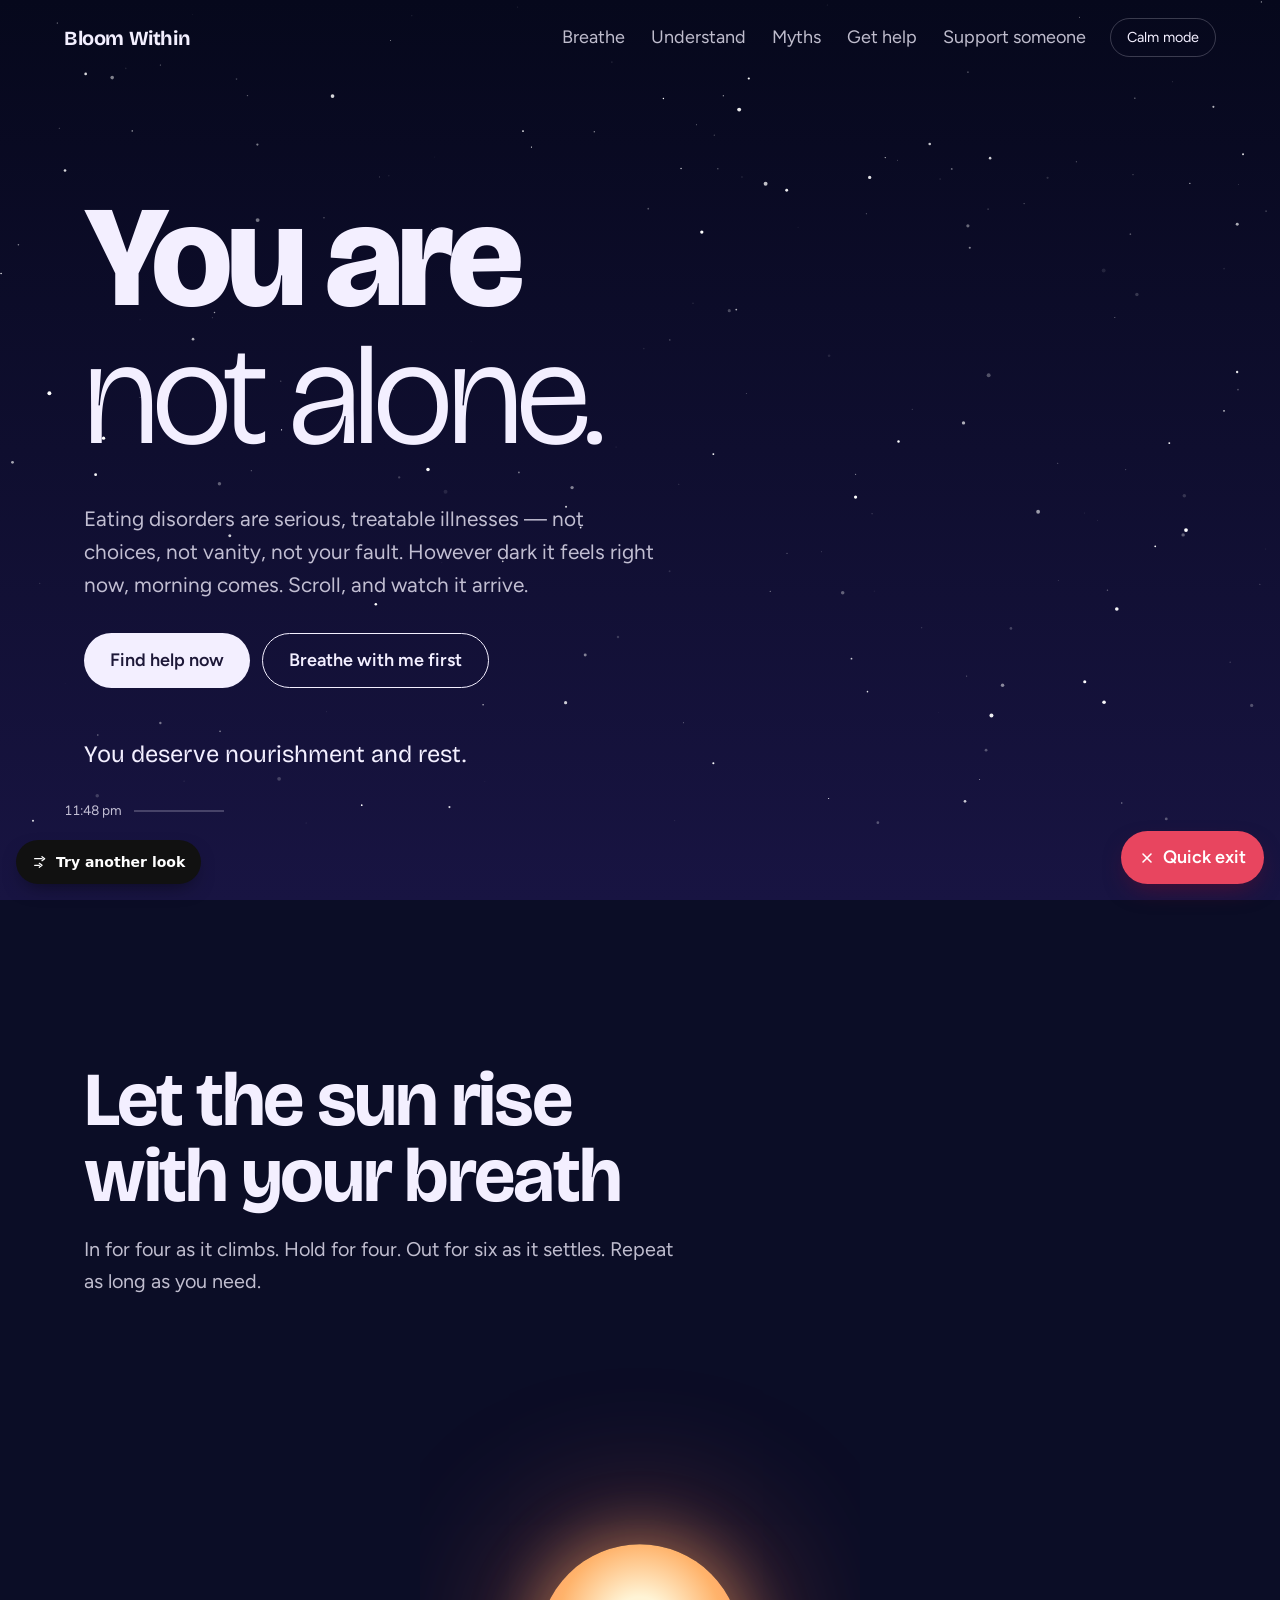
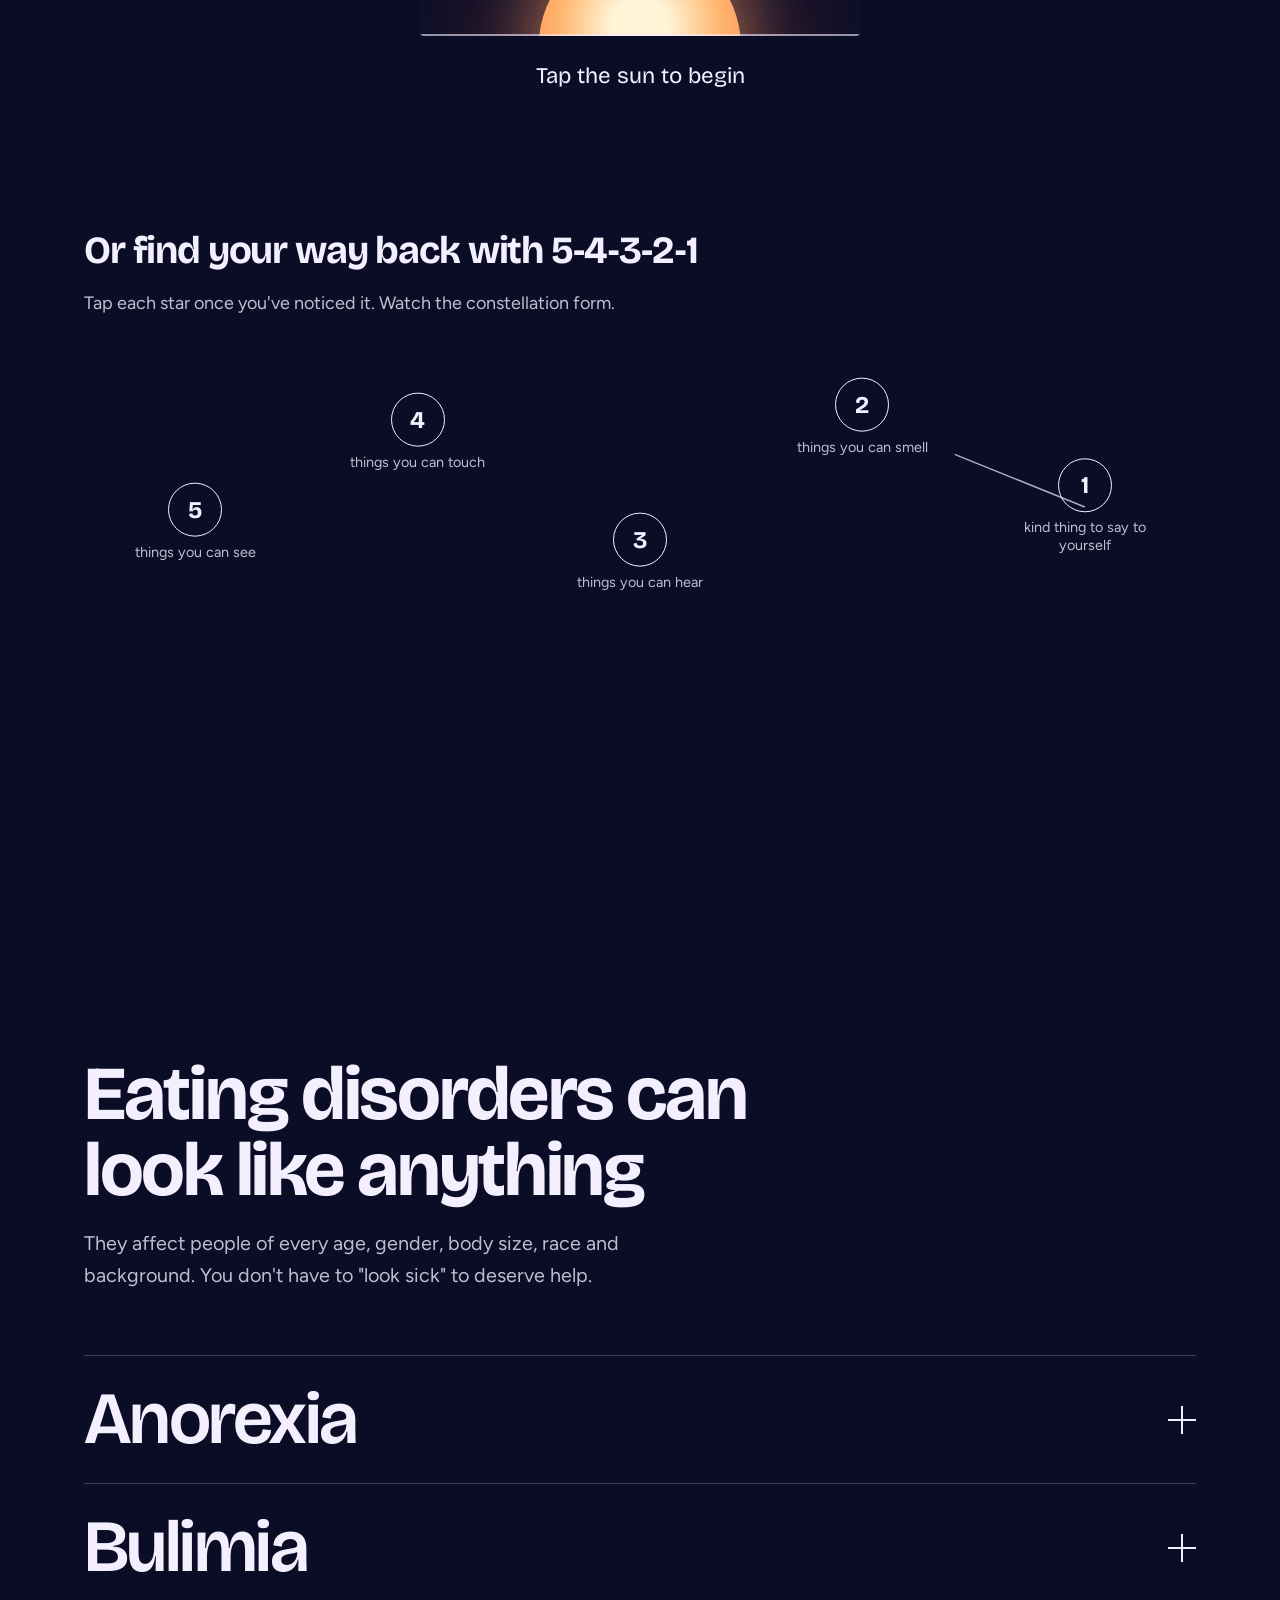
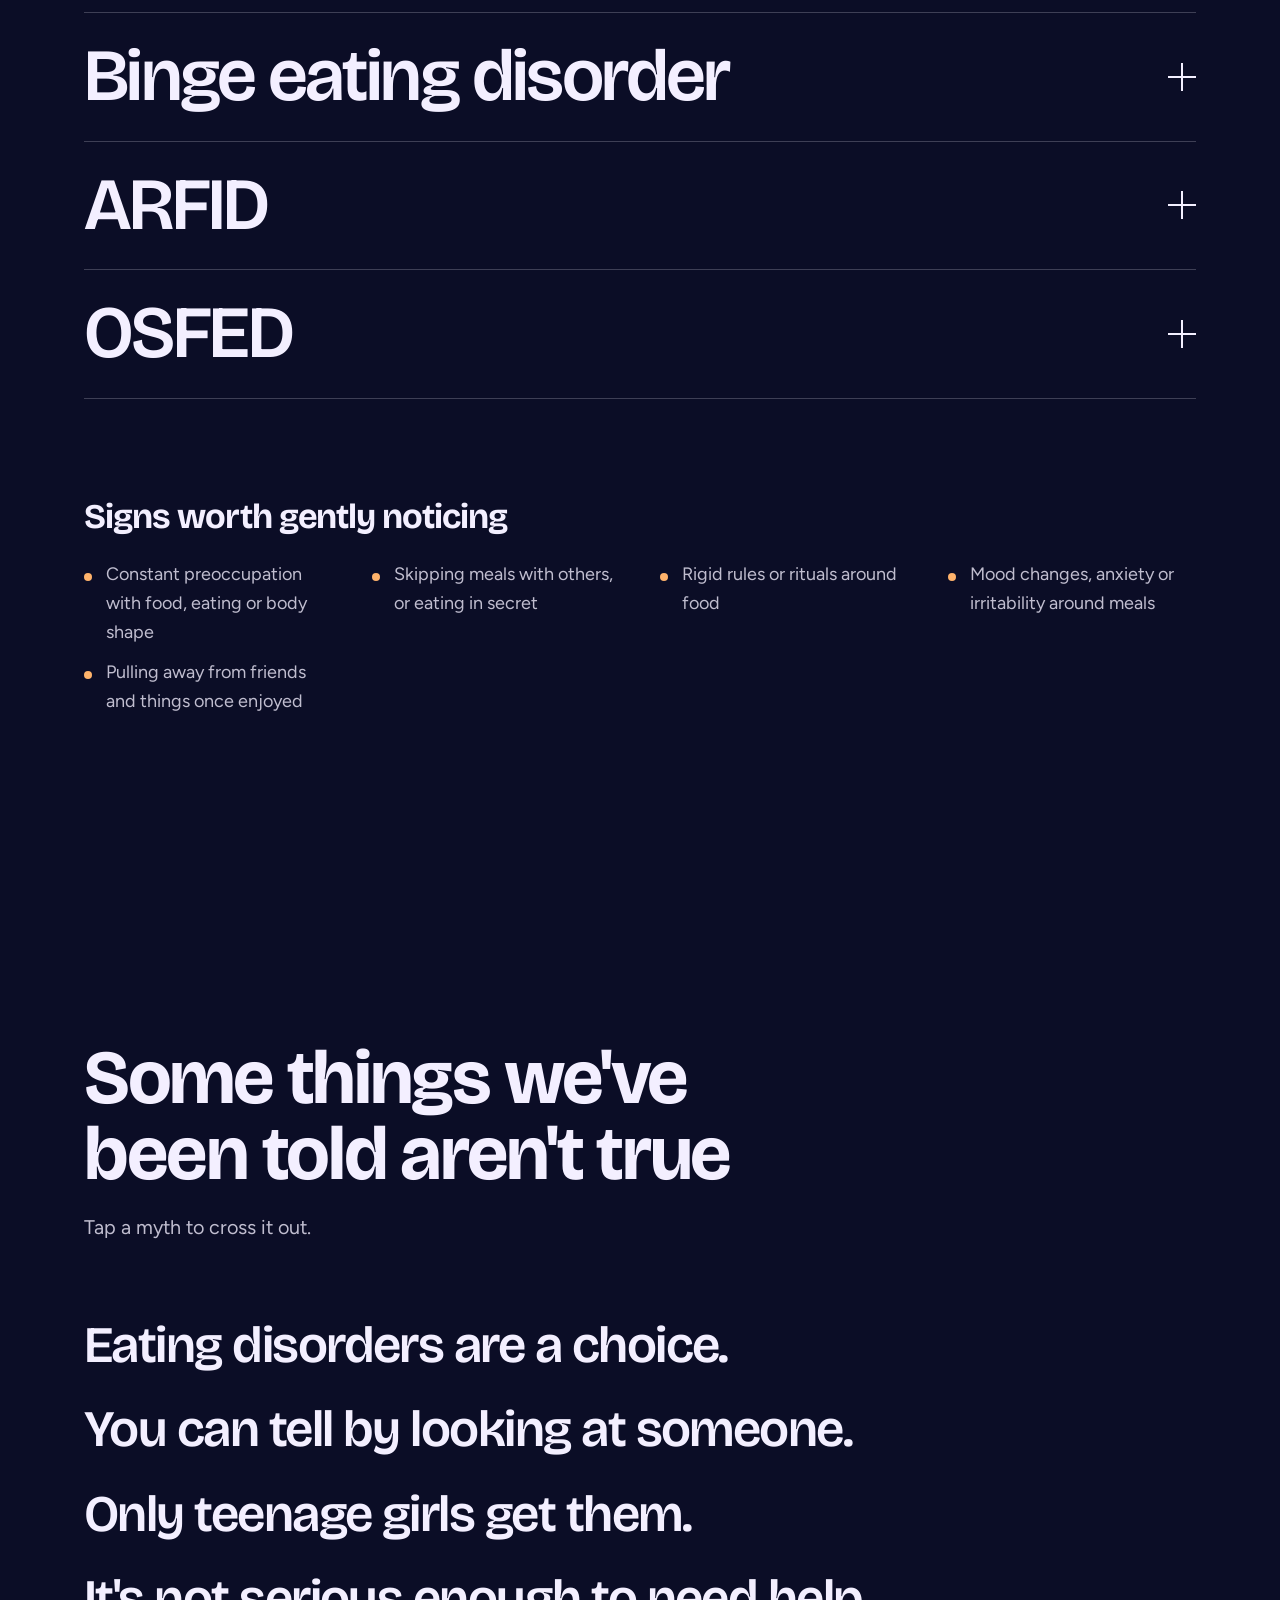
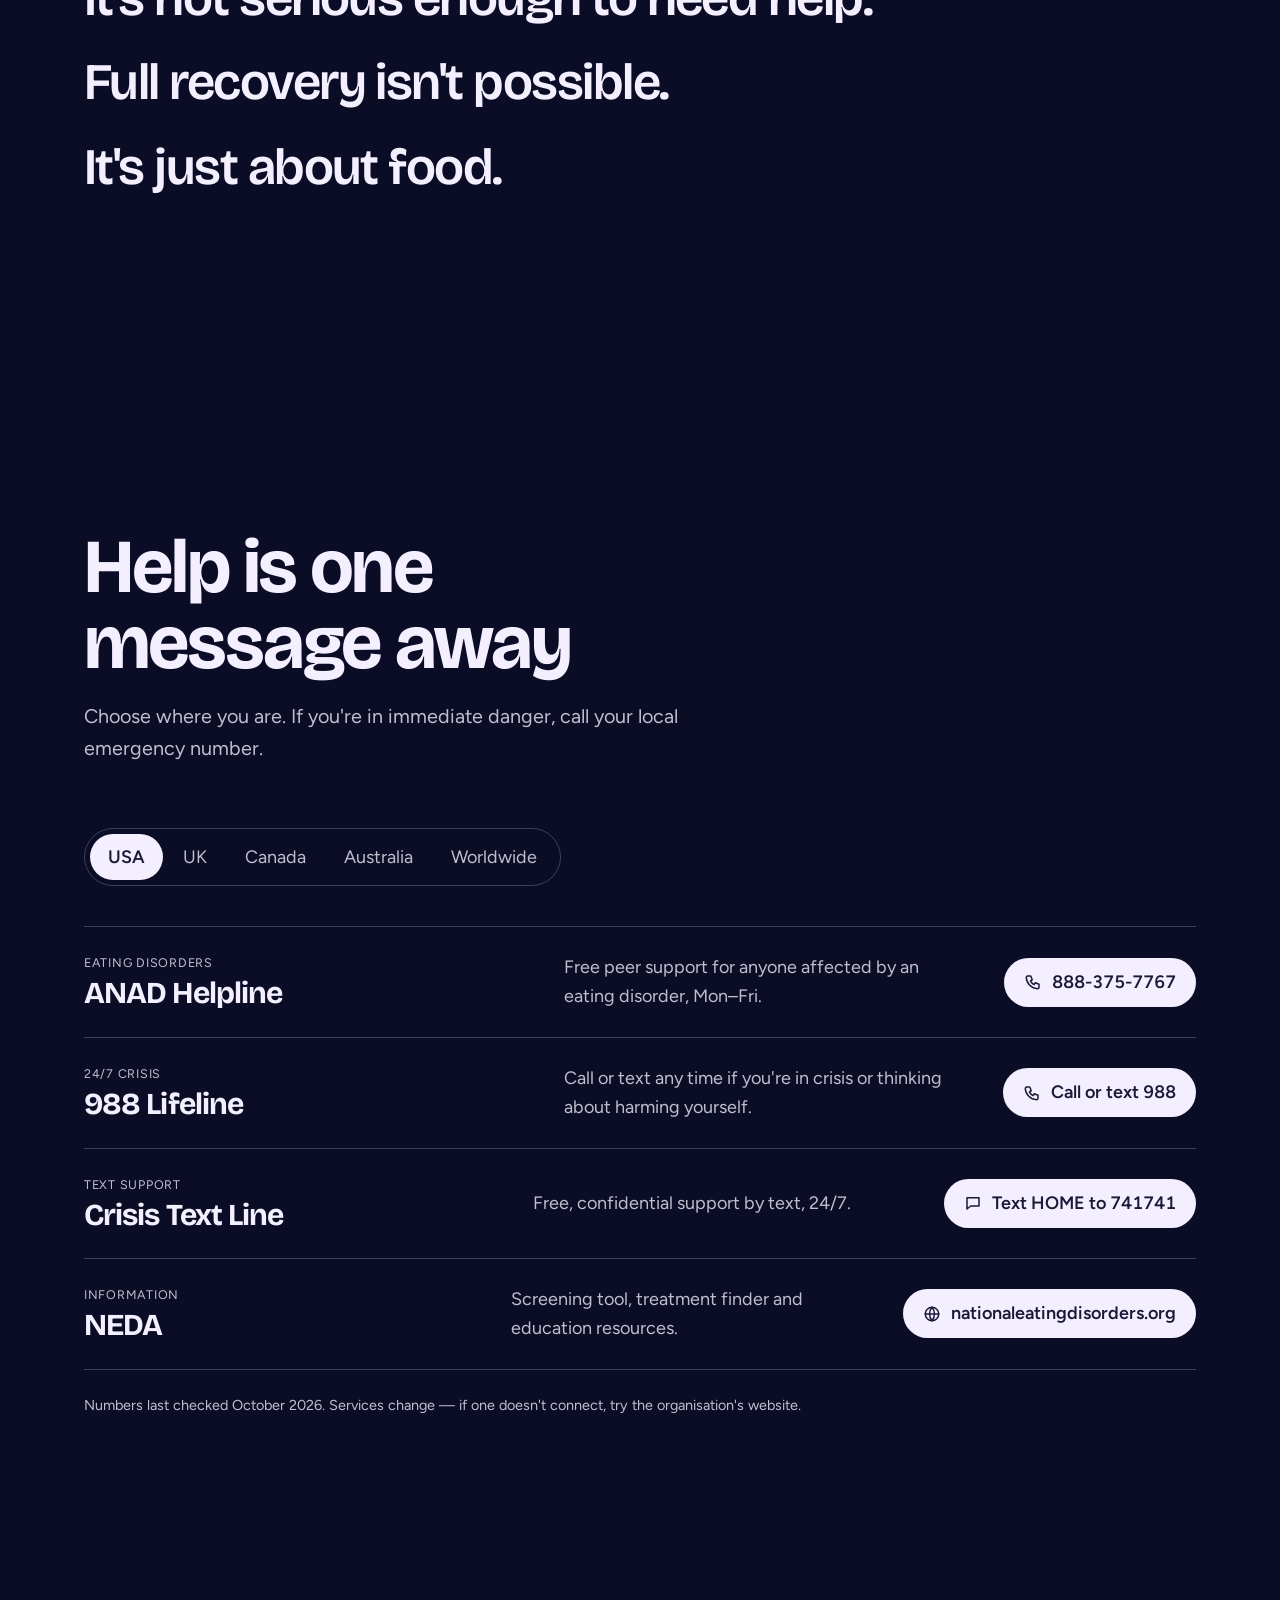
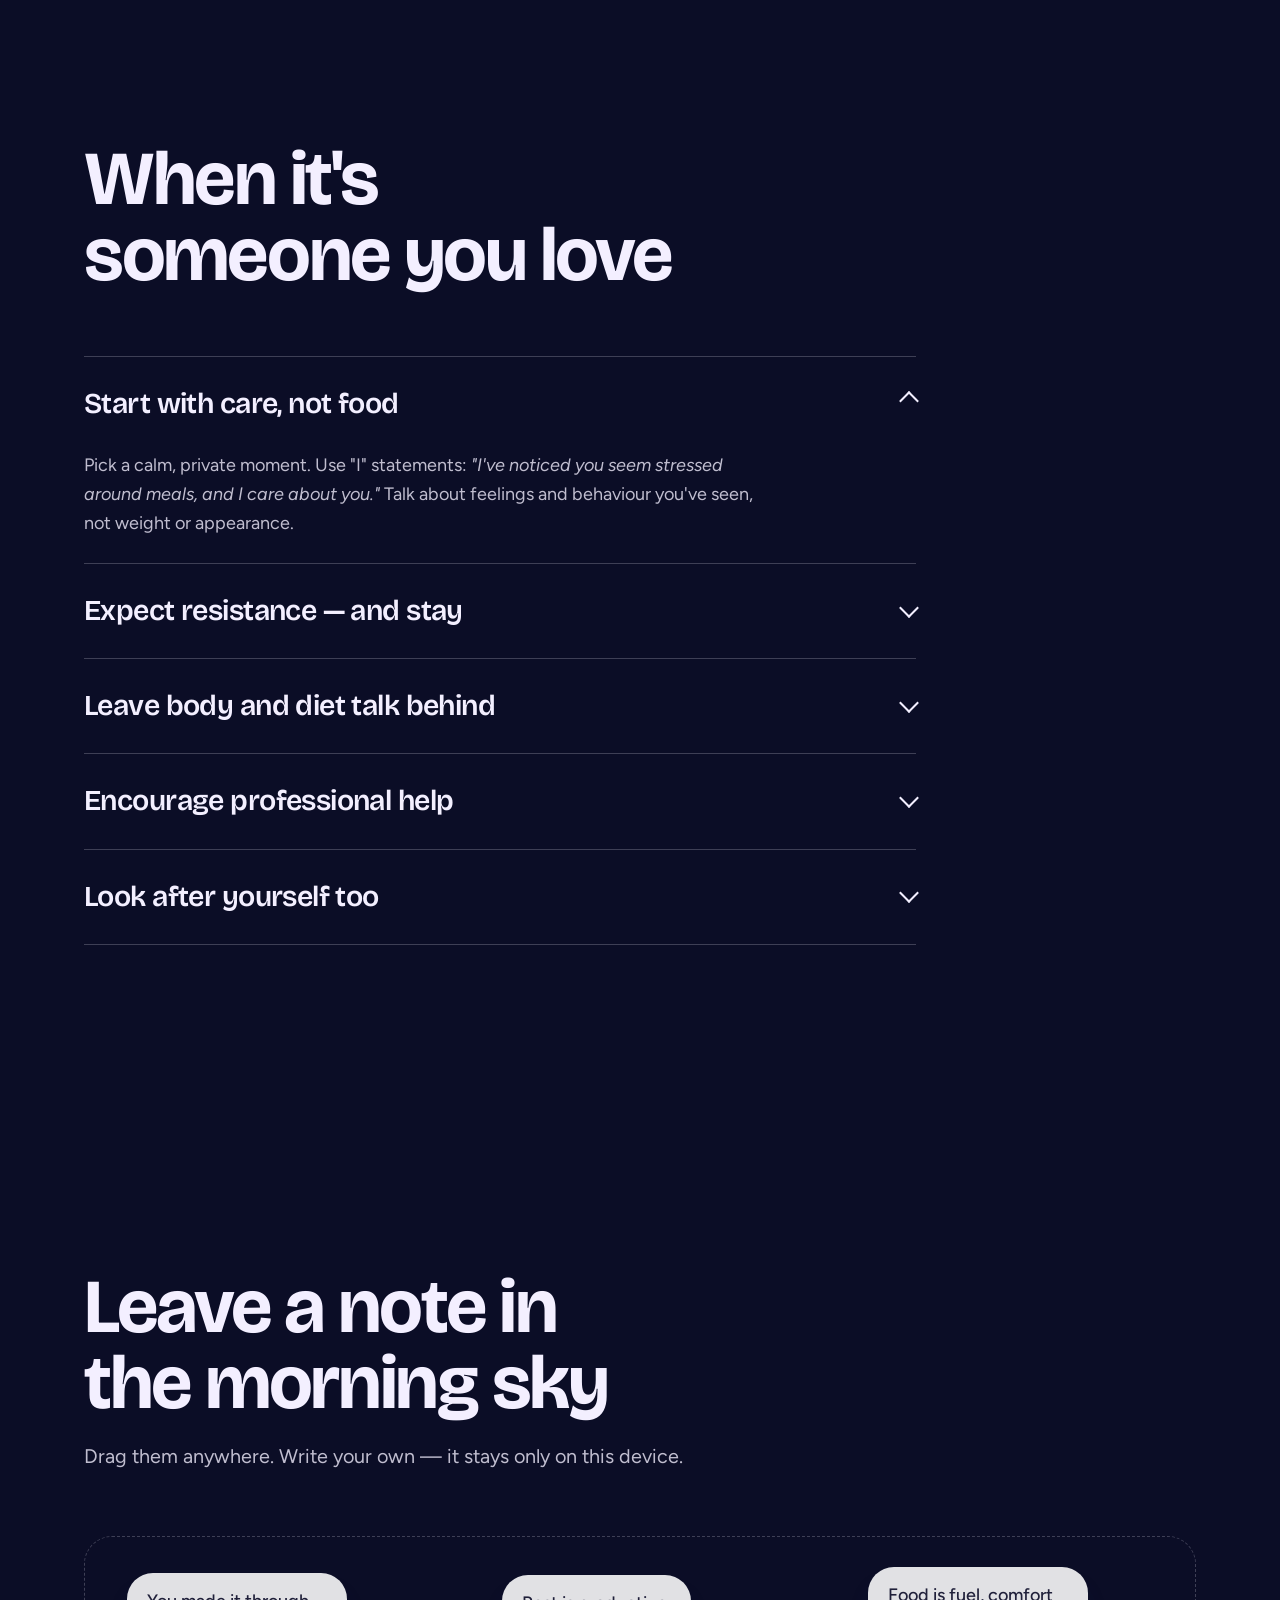
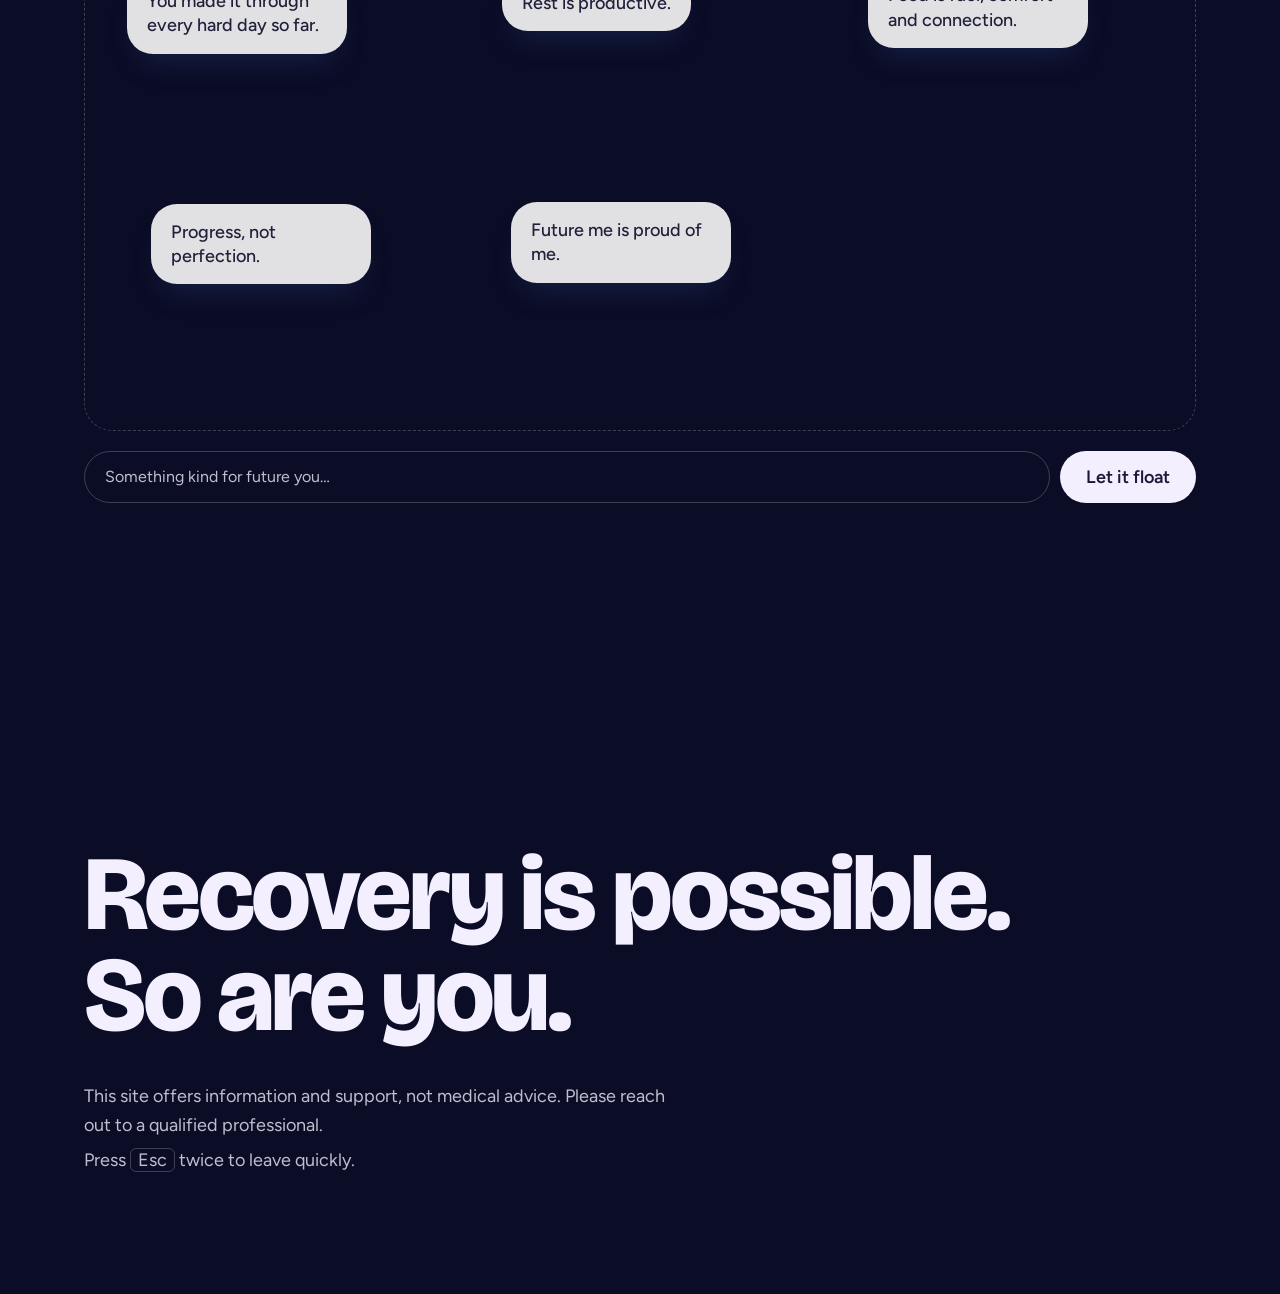
==== dawn/index.html @ 912cb3f8 "Add Night to Dawn, Living Garden and Paper Collage designs Three alternative full-site designs along" ====
<!doctype html>
<html lang="en">
<head>
  <meta charset="utf-8">
  <meta name="viewport" content="width=device-width, initial-scale=1, viewport-fit=cover">
  <title>Bloom Within — Night to Dawn</title>
  <meta name="description" content="Gentle help, resources and support for anyone affected by an eating disorder. However dark it feels, morning comes.">
  <link rel="preconnect" href="https://fonts.googleapis.com">
  <link rel="preconnect" href="https://fonts.gstatic.com" crossorigin>
  <link href="https://fonts.googleapis.com/css2?family=Bricolage+Grotesque:opsz,wght@12..96,300..800&family=Figtree:wght@400;500;600&display=swap" rel="stylesheet">
  <link rel="stylesheet" href="style.css">
  <script>document.documentElement.classList.add("js");</script>
</head>
<body>
  <canvas id="sky" aria-hidden="true"></canvas>

  <a class="quick-exit" href="https://www.google.com/search?q=weather" rel="noreferrer" id="quickExit">
    <svg viewBox="0 0 24 24" aria-hidden="true"><path d="M6 6l12 12M18 6L6 18"/></svg>Quick exit
  </a>

  <header class="bar" id="bar">
    <a href="#top" class="mark">Bloom Within</a>
    <nav aria-label="Sections">
      <button class="menu" id="menuBtn" aria-expanded="false" aria-controls="menu">Menu</button>
      <ul id="menu">
        <li><a href="#breathe">Breathe</a></li>
        <li><a href="#know">Understand</a></li>
        <li><a href="#myths">Myths</a></li>
        <li><a href="#help">Get help</a></li>
        <li><a href="#support">Support someone</a></li>
      </ul>
    </nav>
    <button class="calm-btn" id="calmBtn" aria-pressed="false">Calm mode</button>
  </header>

  <!-- Scroll timeline: how far through the night the visitor is -->
  <div class="timeline" aria-hidden="true"><span id="clock">11:48 pm</span><i id="clockBar"></i></div>

  <main id="top">
    <section class="hero">
      <h1 class="hero-title" aria-label="You are not alone.">
        <span class="line"><span>You are</span></span>
        <span class="line"><span>not alone.</span></span>
      </h1>
      <p class="hero-sub reveal">Eating disorders are serious, treatable illnesses — not choices, not vanity, not your fault. However dark it feels right now, morning comes. Scroll, and watch it arrive.</p>
      <div class="hero-actions reveal">
        <a href="#help" class="btn btn-solid">Find help now</a>
        <a href="#breathe" class="btn btn-line">Breathe with me first</a>
      </div>
      <p class="whisper reveal" aria-live="polite"><span id="whisper">You deserve nourishment and rest.</span></p>
    </section>

    <section id="breathe" class="chapter">
      <div class="chapter-head reveal">
        <h2>Let the sun rise with your breath</h2>
        <p>In for four as it climbs. Hold for four. Out for six as it settles. Repeat as long as you need.</p>
      </div>
      <div class="sunrise reveal">
        <button class="sun-stage" id="sunStage" aria-label="Start or stop the breathing exercise">
          <span class="ring r3"></span><span class="ring r2"></span><span class="ring r1"></span>
          <span class="sun" id="sun"></span>
          <span class="horizon"></span>
        </button>
        <p class="sun-cue" id="sunCue" aria-live="polite">Tap the sun to begin</p>
      </div>

      <div class="ground reveal">
        <h3>Or find your way back with 5‑4‑3‑2‑1</h3>
        <p>Tap each star once you've noticed it. Watch the constellation form.</p>
        <div class="constellation" id="constellation">
          <svg class="const-lines" viewBox="0 0 1000 200" preserveAspectRatio="none" aria-hidden="true">
            <polyline id="constLine" points="100,120 300,60 500,140 700,50 900,110" pathLength="1"/>
          </svg>
          <button class="star" style="--x:10%;--y:60%"><b>5</b><span>things you can see</span></button>
          <button class="star" style="--x:30%;--y:30%"><b>4</b><span>things you can touch</span></button>
          <button class="star" style="--x:50%;--y:70%"><b>3</b><span>things you can hear</span></button>
          <button class="star" style="--x:70%;--y:25%"><b>2</b><span>things you can smell</span></button>
          <button class="star" style="--x:90%;--y:55%"><b>1</b><span>kind thing to say to yourself</span></button>
        </div>
        <p class="ground-done" id="groundDone">You're here. Right now. That's enough.</p>
      </div>
    </section>

    <section id="know" class="chapter">
      <div class="chapter-head reveal">
        <h2>Eating disorders can look like anything</h2>
        <p>They affect people of every age, gender, body size, race and background. You don't have to "look sick" to deserve help.</p>
      </div>
      <div class="kinds">
        <details class="kind reveal"><summary><span class="kind-name">Anorexia</span><span class="kind-plus" aria-hidden="true"></span></summary>
          <p>Restricting food, an intense fear of weight gain, and a distorted view of one's own body — at any body size.</p></details>
        <details class="kind reveal"><summary><span class="kind-name">Bulimia</span><span class="kind-plus" aria-hidden="true"></span></summary>
          <p>Cycles of eating large amounts and then trying to compensate, often hidden behind shame and secrecy.</p></details>
        <details class="kind reveal"><summary><span class="kind-name">Binge eating disorder</span><span class="kind-plus" aria-hidden="true"></span></summary>
          <p>Repeated episodes of eating with a feeling of loss of control, often followed by distress. It's the most common eating disorder.</p></details>
        <details class="kind reveal"><summary><span class="kind-name">ARFID</span><span class="kind-plus" aria-hidden="true"></span></summary>
          <p>Avoiding or restricting foods because of sensory issues, fear of choking or low interest in eating — not because of body image.</p></details>
        <details class="kind reveal"><summary><span class="kind-name">OSFED</span><span class="kind-plus" aria-hidden="true"></span></summary>
          <p>Serious eating disorders that don't fit one neat category. Just as real, and just as deserving of treatment.</p></details>
      </div>
      <div class="signs reveal">
        <h3>Signs worth gently noticing</h3>
        <ul>
          <li>Constant preoccupation with food, eating or body shape</li>
          <li>Skipping meals with others, or eating in secret</li>
          <li>Rigid rules or rituals around food</li>
          <li>Mood changes, anxiety or irritability around meals</li>
          <li>Pulling away from friends and things once enjoyed</li>
        </ul>
      </div>
    </section>

    <section id="myths" class="chapter">
      <div class="chapter-head reveal">
        <h2>Some things we've been told aren't true</h2>
        <p>Tap a myth to cross it out.</p>
      </div>
      <ol class="myths">
        <li class="myth reveal"><button aria-expanded="false"><span class="myth-text">Eating disorders are a choice.</span></button>
          <div class="truth-wrap"><p class="truth">They're complex illnesses shaped by biology, psychology and environment. Nobody chooses one.</p></div></li>
        <li class="myth reveal"><button aria-expanded="false"><span class="myth-text">You can tell by looking at someone.</span></button>
          <div class="truth-wrap"><p class="truth">Most people with eating disorders are not visibly underweight. Size tells you nothing about suffering.</p></div></li>
        <li class="myth reveal"><button aria-expanded="false"><span class="myth-text">Only teenage girls get them.</span></button>
          <div class="truth-wrap"><p class="truth">People of every gender, age, culture and background are affected — including men, older adults and children.</p></div></li>
        <li class="myth reveal"><button aria-expanded="false"><span class="myth-text">It's not serious enough to need help.</span></button>
          <div class="truth-wrap"><p class="truth">If it's affecting your life, it's serious enough. You don't need to be "sick enough" to reach out.</p></div></li>
        <li class="myth reveal"><button aria-expanded="false"><span class="myth-text">Full recovery isn't possible.</span></button>
          <div class="truth-wrap"><p class="truth">Many people fully recover. With support, healing is possible at any stage.</p></div></li>
        <li class="myth reveal"><button aria-expanded="false"><span class="myth-text">It's just about food.</span></button>
          <div class="truth-wrap"><p class="truth">Food is often where distress shows up. Underneath can be anxiety, control, trauma, grief or identity.</p></div></li>
      </ol>
    </section>

    <section id="help" class="chapter">
      <div class="chapter-head reveal">
        <h2>Help is one message away</h2>
        <p>Choose where you are. If you're in immediate danger, call your local emergency number.</p>
      </div>
      <div class="regions reveal" role="tablist" aria-label="Choose your region" id="regions">
        <span class="region-pill" id="regionPill" aria-hidden="true"></span>
      </div>
      <div class="lines" id="lines" role="tabpanel"></div>
      <p class="fine">Numbers last checked October 2026. Services change — if one doesn't connect, try the organisation's website.</p>
    </section>

    <section id="support" class="chapter">
      <div class="chapter-head reveal">
        <h2>When it's someone you love</h2>
      </div>
      <div class="care">
        <details class="care-item reveal" open><summary>Start with care, not food</summary>
          <p>Pick a calm, private moment. Use "I" statements: <em>"I've noticed you seem stressed around meals, and I care about you."</em> Talk about feelings and behaviour you've seen, not weight or appearance.</p></details>
        <details class="care-item reveal"><summary>Expect resistance — and stay</summary>
          <p>Denial, anger or secrecy are common. That doesn't mean you failed. Let them know the door stays open and you're not going anywhere.</p></details>
        <details class="care-item reveal"><summary>Leave body and diet talk behind</summary>
          <p>Skip comments on anyone's size, "good" or "bad" foods, and compliments about weight loss. Praise who they are, not how they look.</p></details>
        <details class="care-item reveal"><summary>Encourage professional help</summary>
          <p>Offer to help find a doctor, therapist or dietitian experienced in eating disorders — or to sit with them while they call a helpline.</p></details>
        <details class="care-item reveal"><summary>Look after yourself too</summary>
          <p>Supporting someone is heavy. Carer communities like F.E.A.S.T. and Beat's carer services exist for you as well.</p></details>
      </div>
    </section>

    <section id="notes" class="chapter">
      <div class="chapter-head reveal">
        <h2>Leave a note in the morning sky</h2>
        <p>Drag them anywhere. Write your own — it stays only on this device.</p>
      </div>
      <div class="sky-board reveal" id="board"></div>
      <form class="note-form reveal" id="noteForm">
        <label class="sr" for="noteInput">Write a kind note</label>
        <input id="noteInput" maxlength="90" placeholder="Something kind for future you…" autocomplete="off">
        <button class="btn btn-solid" type="submit">Let it float</button>
      </form>
    </section>
  </main>

  <footer class="close">
    <p class="close-big reveal">Recovery is possible.<br>So are you.</p>
    <p>This site offers information and support, not medical advice. Please reach out to a qualified professional.</p>
    <p>Press <kbd>Esc</kbd> twice to leave quickly.</p>
  </footer>

  <script src="../shared/helplines.js"></script>
  <script src="script.js"></script>
  <script src="../shared/switcher.js" data-root="../"></script>
</body>
</html>
---- dawn/style.css ----
/* Night to Dawn — the page is a sky that turns from night to morning as you scroll.
   --ink / --ink-soft / --paper are re-set by script.js from the sky's luminance. */
:root {
  --ink: #f3efff;
  --ink-soft: rgba(243, 239, 255, .78);
  --paper: #0b0d26;
  --line: rgba(243, 239, 255, .22);
  --sun: #ffb36b;
  --ember: #ff7a59;
  --ease-out: cubic-bezier(.23, 1, .32, 1);
  --ease-io: cubic-bezier(.77, 0, .175, 1);
  --display: "Bricolage Grotesque", "Arial Narrow", sans-serif;
  --body: "Figtree", system-ui, sans-serif;
  --gutter: clamp(16px, 5vw, 64px);
}

* { box-sizing: border-box; margin: 0; padding: 0; }
html { overflow-x: clip; scroll-behavior: smooth; -webkit-text-size-adjust: 100%; }
body {
  font-family: var(--body);
  font-size: clamp(1rem, .95rem + .25vw, 1.125rem);
  line-height: 1.6;
  color: var(--ink);
  background: #0b0d26;
  transition: color .6s ease;
  -webkit-tap-highlight-color: transparent;
}
::selection { background: var(--sun); color: #1b1433; }
a { color: inherit; text-underline-offset: .2em; }
button { font: inherit; color: inherit; cursor: pointer; background: none; border: 0; }
:focus-visible { outline: 2px solid var(--sun); outline-offset: 4px; border-radius: 6px; }
kbd { font: inherit; border: 1px solid var(--line); border-radius: 6px; padding: 0 .4em; }
.sr { position: absolute; width: 1px; height: 1px; overflow: hidden; clip-path: inset(50%); }
html { scrollbar-color: var(--ink-soft) transparent; }

#sky { position: fixed; inset: 0; width: 100%; height: 100%; z-index: -1; display: block; }

/* ---------- chrome ---------- */
.quick-exit {
  position: fixed; right: max(16px, env(safe-area-inset-right)); bottom: max(16px, env(safe-area-inset-bottom)); z-index: 60;
  display: inline-flex; align-items: center; gap: 8px;
  padding: 12px 18px; border-radius: 999px; background: #e8455f; color: #fff;
  font-weight: 600; text-decoration: none;
  box-shadow: 0 10px 24px -8px rgba(120, 10, 40, .6);
  transition: transform .16s var(--ease-out);
}
.quick-exit svg { width: 16px; height: 16px; stroke: currentColor; stroke-width: 2.4; fill: none; stroke-linecap: round; }
.quick-exit:active { transform: scale(.97); }

.bar {
  position: fixed; top: 0; left: 0; right: 0; z-index: 50;
  display: flex; align-items: center; gap: 24px;
  padding: 18px var(--gutter);
  transition: transform .4s var(--ease-out), background-color .3s ease;
}
.mark, .calm-btn, .menu { white-space: nowrap; }
.bar.tucked { transform: translateY(-110%); }
.mark { font-family: var(--display); font-weight: 700; font-size: 1.25rem; letter-spacing: -.02em; text-decoration: none; margin-right: auto; }
.bar ul { list-style: none; display: flex; gap: 26px; }
.bar ul a { text-decoration: none; color: var(--ink-soft); transition: color .2s ease; }
.calm-btn, .menu {
  border: 1px solid var(--line); border-radius: 999px; padding: 7px 16px; font-size: .9rem;
  transition: background-color .2s ease, transform .16s var(--ease-out);
}
.calm-btn[aria-pressed="true"] { background: var(--ink); color: var(--paper); }
.calm-btn:active, .menu:active { transform: scale(.97); }
.menu { display: none; }
@media (hover: hover) and (pointer: fine) {
  .bar ul a:hover { color: var(--ink); }
  .calm-btn:hover, .menu:hover { background: color-mix(in srgb, var(--ink) 12%, transparent); }
}

.timeline {
  position: fixed; left: var(--gutter); bottom: 78px; z-index: 40;
  display: flex; align-items: center; gap: 12px;
  font-variant-numeric: tabular-nums; font-size: .85rem; color: var(--ink-soft);
}
.timeline i { display: block; width: 90px; height: 2px; background: var(--line); position: relative; overflow: hidden; }
.timeline i::after { content: ""; position: absolute; inset: 0; background: var(--ink); transform-origin: left; transform: scaleX(var(--p, 0)); }

/* ---------- type & layout ---------- */
h1, h2, h3, .close-big { font-family: var(--display); letter-spacing: -.03em; text-wrap: balance; }
.chapter { padding: clamp(120px, 18vh, 200px) var(--gutter); max-width: 1240px; margin: 0 auto; }
.chapter-head { max-width: 46rem; margin-bottom: clamp(40px, 7vh, 72px); }
.chapter-head h2 { font-size: clamp(2.4rem, 1.4rem + 4.2vw, 5rem); line-height: 1; font-weight: 700; margin-bottom: 20px; }
.chapter-head p { color: var(--ink-soft); max-width: 38rem; font-size: 1.1em; }

.btn {
  display: inline-flex; align-items: center; justify-content: center; min-height: 48px;
  padding: 12px 26px; border-radius: 999px; font-weight: 600; text-decoration: none; white-space: nowrap;
  transition: transform .16s var(--ease-out), background-color .2s ease, color .2s ease;
}
.btn:active { transform: scale(.97); }
.btn-solid { background: var(--ink); color: var(--paper); }
.btn-line { border: 1.5px solid var(--ink); }
@media (hover: hover) and (pointer: fine) {
  .btn-solid:hover { background: var(--sun); color: #1b1433; }
  .btn-line:hover { background: color-mix(in srgb, var(--ink) 12%, transparent); }
}

/* reveal: content is visible by default; hidden state only exists when JS runs */
.js .reveal { opacity: 0; transform: translateY(28px); filter: blur(6px); transition: opacity .9s var(--ease-out), transform .9s var(--ease-out), filter .9s var(--ease-out); transition-delay: var(--d, 0ms); }
.js .reveal.in { opacity: 1; transform: none; filter: none; }

/* ---------- hero ---------- */
.hero {
  min-height: 100svh; display: flex; flex-direction: column; justify-content: flex-end;
  padding: 120px var(--gutter) clamp(90px, 14vh, 140px); max-width: 1240px; margin: 0 auto;
}
.hero-title { font-size: clamp(3.4rem, 1rem + 10vw, 9.5rem); line-height: .9; font-weight: 800; letter-spacing: -.04em; margin-bottom: 32px; }
.hero-title .line { display: block; overflow: hidden; padding-bottom: .06em; }
.hero-title .line > span { display: inline-block; }
.js .hero-title .line > span { transform: translateY(105%); animation: rise 1.2s var(--ease-out) forwards; }
.js .hero-title .line:nth-child(2) > span { animation-delay: .12s; }
.hero-title .line:nth-child(2) { font-weight: 300; font-style: normal; }
.hero-sub { max-width: 36rem; font-size: clamp(1.05rem, 1rem + .4vw, 1.3rem); color: var(--ink-soft); margin-bottom: 32px; }
.hero-actions { display: flex; flex-wrap: wrap; gap: 12px; margin-bottom: 48px; }
.whisper { font-family: var(--display); font-size: clamp(1.1rem, 1rem + .6vw, 1.5rem); font-weight: 400; }
.whisper span { display: inline-block; transition: opacity .4s ease, filter .4s ease, transform .4s var(--ease-out); }
.whisper span.swap { opacity: 0; filter: blur(4px); transform: translateY(-6px); }

/* ---------- breathing sun ---------- */
.sunrise { display: flex; flex-direction: column; align-items: center; gap: 22px; margin-bottom: clamp(100px, 14vh, 160px); }
.sun-stage { position: relative; width: min(440px, 86vw); aspect-ratio: 1.6; overflow: hidden; border-radius: 0 0 4px 4px; }
.sun {
  position: absolute; left: 50%; bottom: 0; width: 46%; aspect-ratio: 1; border-radius: 50%;
  background: radial-gradient(circle at 50% 40%, #fff4d6 0 18%, var(--sun) 52%, var(--ember) 100%);
  box-shadow: 0 0 60px 10px rgba(255, 170, 100, .45), 0 0 140px 40px rgba(255, 120, 90, .25);
  transform: translate(-50%, 55%);
  transition: transform 4s var(--ease-io);
}
.ring { position: absolute; left: 50%; bottom: 0; aspect-ratio: 1; border-radius: 50%; border: 1px solid rgba(255, 190, 140, .35); transform: translate(-50%, 50%) scale(.6); opacity: 0; transition: transform 4s var(--ease-io), opacity 4s ease; }
.r1 { width: 62%; } .r2 { width: 80%; } .r3 { width: 98%; }
.horizon { position: absolute; left: 0; right: 0; bottom: 0; height: 2px; background: var(--ink); opacity: .6; }
.sun-stage.up .sun { transform: translate(-50%, -18%); }
.sun-stage.up .ring { transform: translate(-50%, 30%) scale(1); opacity: 1; }
.sun-stage.down .sun, .sun-stage.down .ring { transition-duration: 6s; }
.sun-cue { font-family: var(--display); font-size: 1.4rem; min-height: 1.6em; }

/* ---------- 5-4-3-2-1 constellation ---------- */
.ground h3 { font-size: clamp(1.6rem, 1.2rem + 1.6vw, 2.4rem); margin-bottom: 8px; }
.ground > p { color: var(--ink-soft); margin-bottom: 24px; }
.constellation { position: relative; height: 300px; }
.const-lines { position: absolute; inset: 0; width: 100%; height: 100%; overflow: visible; }
.const-lines polyline {
  fill: none; stroke: var(--ink); stroke-width: 1.5; vector-effect: non-scaling-stroke; opacity: .7;
  stroke-dasharray: 1; stroke-dashoffset: 1; transition: stroke-dashoffset .8s var(--ease-out);
}
.star {
  position: absolute; left: var(--x); top: var(--y); transform: translate(-50%, -50%);
  display: flex; flex-direction: column; align-items: center; gap: 6px; width: 140px; text-align: center;
  transition: transform .16s var(--ease-out);
}
.star b {
  display: grid; place-items: center; width: 54px; height: 54px; border-radius: 50%;
  font-family: var(--display); font-size: 1.5rem; border: 1.5px solid var(--ink);
  transition: background-color .3s ease, color .3s ease, box-shadow .5s var(--ease-out);
}
.star span { font-size: .9rem; color: var(--ink-soft); line-height: 1.3; }
.star:active { transform: translate(-50%, -50%) scale(.95); }
.star.lit b { background: var(--ink); color: var(--paper); box-shadow: 0 0 0 8px color-mix(in srgb, var(--ink) 14%, transparent), 0 0 40px 6px color-mix(in srgb, var(--sun) 55%, transparent); }
.ground-done { margin-top: 28px; font-family: var(--display); font-size: 1.5rem; opacity: 0; transform: translateY(8px); transition: opacity .6s ease, transform .6s var(--ease-out); }
.ground-done.show { opacity: 1; transform: none; }

/* ---------- kinds of eating disorder ---------- */
.kinds { border-top: 1px solid var(--line); margin-bottom: clamp(60px, 10vh, 100px); }
.kind { border-bottom: 1px solid var(--line); }
.kind summary {
  list-style: none; cursor: pointer; display: flex; align-items: center; justify-content: space-between; gap: 20px;
  padding: clamp(18px, 3vh, 28px) 0;
}
.kind summary::-webkit-details-marker { display: none; }
.kind-name { font-family: var(--display); font-size: clamp(2rem, 1rem + 4.6vw, 4.6rem); font-weight: 600; letter-spacing: -.035em; line-height: 1; transition: transform .35s var(--ease-out); }
.kind-plus { position: relative; flex: none; width: 28px; height: 28px; }
.kind-plus::before, .kind-plus::after { content: ""; position: absolute; left: 0; right: 0; top: 50%; height: 2px; margin-top: -1px; background: currentColor; transition: transform .3s var(--ease-out); }
.kind-plus::after { transform: rotate(90deg); }
.kind[open] .kind-plus::after { transform: rotate(0deg); }
.kind p { max-width: 40rem; padding-bottom: 28px; font-size: 1.15em; color: var(--ink-soft); }
.kind[open] p { animation: unfold .45s var(--ease-out); }
@media (hover: hover) and (pointer: fine) { .kind summary:hover .kind-name { transform: translateX(14px); } }
.signs h3 { font-size: clamp(1.5rem, 1.2rem + 1.2vw, 2.2rem); margin-bottom: 16px; }
.signs ul { list-style: none; display: grid; grid-template-columns: repeat(auto-fit, minmax(240px, 1fr)); gap: 12px 40px; }
.signs li { padding-left: 22px; position: relative; color: var(--ink-soft); }
.signs li::before { content: ""; position: absolute; left: 0; top: .7em; width: 8px; height: 8px; border-radius: 50%; background: var(--sun); }

/* ---------- myths ---------- */
.myths { list-style: none; display: grid; gap: 8px; }
.myth { display: grid; grid-template-rows: auto 0fr; transition: grid-template-rows .6s var(--ease-out); }
.myth.struck { grid-template-rows: auto 1fr; }
.myth .truth-wrap { overflow: hidden; }
.myth button { text-align: left; padding: 10px 0; }
.myth-text {
  font-family: var(--display); font-size: clamp(1.6rem, 1rem + 2.8vw, 3.2rem); font-weight: 600; letter-spacing: -.03em; line-height: 1.1;
  background: linear-gradient(currentColor, currentColor) no-repeat 0 55% / 0% 3px;
  transition: background-size .7s var(--ease-io), opacity .5s ease;
}
.myth.struck .myth-text { background-size: 100% 3px; opacity: .55; }
.truth { max-width: 40rem; font-size: 1.15em; padding: 0 0 26px; opacity: 0; filter: blur(4px); transition: opacity .5s ease .2s, filter .5s ease .2s; }
.myth.struck .truth { opacity: 1; filter: none; }

/* ---------- helplines ---------- */
.regions {
  position: relative; display: inline-flex; gap: 2px; padding: 5px; border-radius: 999px; border: 1px solid var(--line);
  max-width: 100%; overflow-x: auto; scrollbar-width: none; margin-bottom: 40px;
}
.region { position: relative; z-index: 1; padding: 9px 18px; border-radius: 999px; white-space: nowrap; color: var(--ink-soft); transition: color .25s ease; }
.region[aria-selected="true"] { color: var(--paper); font-weight: 600; }
.region-pill { position: absolute; top: 5px; bottom: 5px; left: 0; width: 0; border-radius: 999px; background: var(--ink); transition: transform .45s var(--ease-out), width .45s var(--ease-out); }
.lines { border-top: 1px solid var(--line); }
.helpline {
  display: grid; grid-template-columns: minmax(0, 1.1fr) minmax(0, 1fr) auto; gap: 8px 32px; align-items: center;
  padding: 26px 0; border-bottom: 1px solid var(--line);
  animation: lineIn .6s var(--ease-out) both; animation-delay: calc(var(--i) * 60ms);
}
.helpline small { display: block; font-size: .78rem; letter-spacing: .06em; text-transform: uppercase; color: var(--ink-soft); margin-bottom: 4px; }
.helpline h3 { font-size: clamp(1.4rem, 1.1rem + 1vw, 2rem); line-height: 1.1; }
.helpline p { color: var(--ink-soft); }
.helpline .reach {
  display: inline-flex; align-items: center; gap: 10px; justify-self: end; min-height: 48px;
  padding: 10px 20px; border-radius: 999px; background: var(--ink); color: var(--paper);
  font-weight: 600; text-decoration: none; white-space: nowrap; font-variant-numeric: tabular-nums;
  transition: transform .16s var(--ease-out), background-color .2s ease;
}
.helpline .reach svg { width: 18px; height: 18px; stroke: currentColor; stroke-width: 2; fill: none; stroke-linecap: round; stroke-linejoin: round; }
.helpline .reach:active { transform: scale(.97); }
@media (hover: hover) and (pointer: fine) { .helpline .reach:hover { background: var(--sun); color: #1b1433; } }
.fine { margin-top: 24px; font-size: .9rem; color: var(--ink-soft); }

/* ---------- support ---------- */
.care { max-width: 52rem; border-top: 1px solid var(--line); }
.care-item { border-bottom: 1px solid var(--line); }
.care-item summary {
  list-style: none; cursor: pointer; padding: 24px 0; display: flex; justify-content: space-between; gap: 16px;
  font-family: var(--display); font-size: clamp(1.3rem, 1rem + 1vw, 1.9rem); font-weight: 600; letter-spacing: -.02em;
}
.care-item summary::-webkit-details-marker { display: none; }
.care-item summary::after { content: ""; flex: none; width: 12px; height: 12px; margin-top: .45em; border-right: 2px solid currentColor; border-bottom: 2px solid currentColor; transform: rotate(45deg); transition: transform .3s var(--ease-out); }
.care-item[open] summary::after { transform: rotate(-135deg); }
.care-item p { padding-bottom: 26px; max-width: 42rem; color: var(--ink-soft); }
.care-item[open] p { animation: unfold .45s var(--ease-out); }

/* ---------- notes ---------- */
.sky-board { position: relative; height: clamp(380px, 55vh, 520px); border-radius: 28px; border: 1.5px dashed var(--line); touch-action: none; overflow: hidden; }
.note {
  position: absolute; max-width: 220px; padding: 16px 20px; border-radius: 26px;
  background: rgba(255, 255, 255, .88); color: #20203a; font-weight: 500; line-height: 1.35;
  box-shadow: 0 18px 30px -14px rgba(40, 60, 120, .45);
  cursor: grab; user-select: none; touch-action: none;
  animation: drift var(--dur, 9s) ease-in-out infinite alternate;
}
.note.dragging { cursor: grabbing; animation-play-state: paused; box-shadow: 0 28px 44px -16px rgba(40, 60, 120, .55); z-index: 5; }
.note-form { display: flex; gap: 10px; margin-top: 20px; }
.note-form input { flex: 1; min-width: 0; min-height: 48px; padding: 0 20px; border-radius: 999px; border: 1.5px solid var(--line); background: transparent; color: var(--ink); font: inherit; font-size: 16px; }
.note-form input::placeholder { color: var(--ink-soft); }
.note-form input:focus { outline: none; border-color: var(--ink); }

/* ---------- close ---------- */
.close { padding: clamp(120px, 20vh, 220px) var(--gutter) 120px; max-width: 1240px; margin: 0 auto; }
.close-big { font-size: clamp(2.8rem, 1rem + 7vw, 7rem); line-height: .95; font-weight: 800; margin-bottom: 36px; }
.close p:not(.close-big) { color: var(--ink-soft); max-width: 38rem; }
.close p + p { margin-top: 6px; }

@keyframes rise { to { transform: translateY(0); } }
@keyframes unfold { from { opacity: 0; transform: translateY(-6px); } }
@keyframes lineIn { from { opacity: 0; transform: translateY(14px); } }
@keyframes drift { to { transform: translate(var(--dx, 12px), var(--dy, -10px)); } }

/* ---------- calm mode: no movement, colour still follows the sky ---------- */
.calm *, .calm *::before, .calm *::after { animation: none !important; transition-property: color, background-color, opacity, border-color !important; }
.calm.js .reveal { opacity: 1; transform: none; filter: none; }
.calm .hero-title .line > span { transform: none; }

/* ---------- small screens ---------- */
@media (max-width: 820px) {
  .menu { display: inline-block; }
  .bar ul {
    position: absolute; top: 100%; left: var(--gutter); right: var(--gutter); flex-direction: column; gap: 4px;
    padding: 12px; border-radius: 20px; background: var(--paper); border: 1px solid var(--line);
    opacity: 0; transform: translateY(-6px) scale(.98); transform-origin: top right; pointer-events: none;
    transition: opacity .2s var(--ease-out), transform .2s var(--ease-out);
  }
  .bar ul a { display: block; padding: 10px 12px; color: var(--ink); }
  .bar ul.open { opacity: 1; transform: none; pointer-events: auto; }
  .bar { gap: 8px; padding-block: 12px; }
  .mark { font-size: 1.1rem; }
  .calm-btn, .menu { padding: 6px 12px; font-size: .85rem; }
  .helpline { grid-template-columns: 1fr; }
  .helpline .reach { justify-self: start; }
  .timeline { display: none; }
}
@media (max-width: 620px) {
  .constellation { height: auto; display: grid; grid-template-columns: 1fr 1fr; gap: 22px 10px; }
  .const-lines { display: none; }
  .star { position: static; transform: none; width: auto; }
  .star:active { transform: scale(.95); }
  .star:last-of-type { grid-column: 1 / -1; }
  .note { max-width: 160px; font-size: .9rem; padding: 12px 16px; }
}
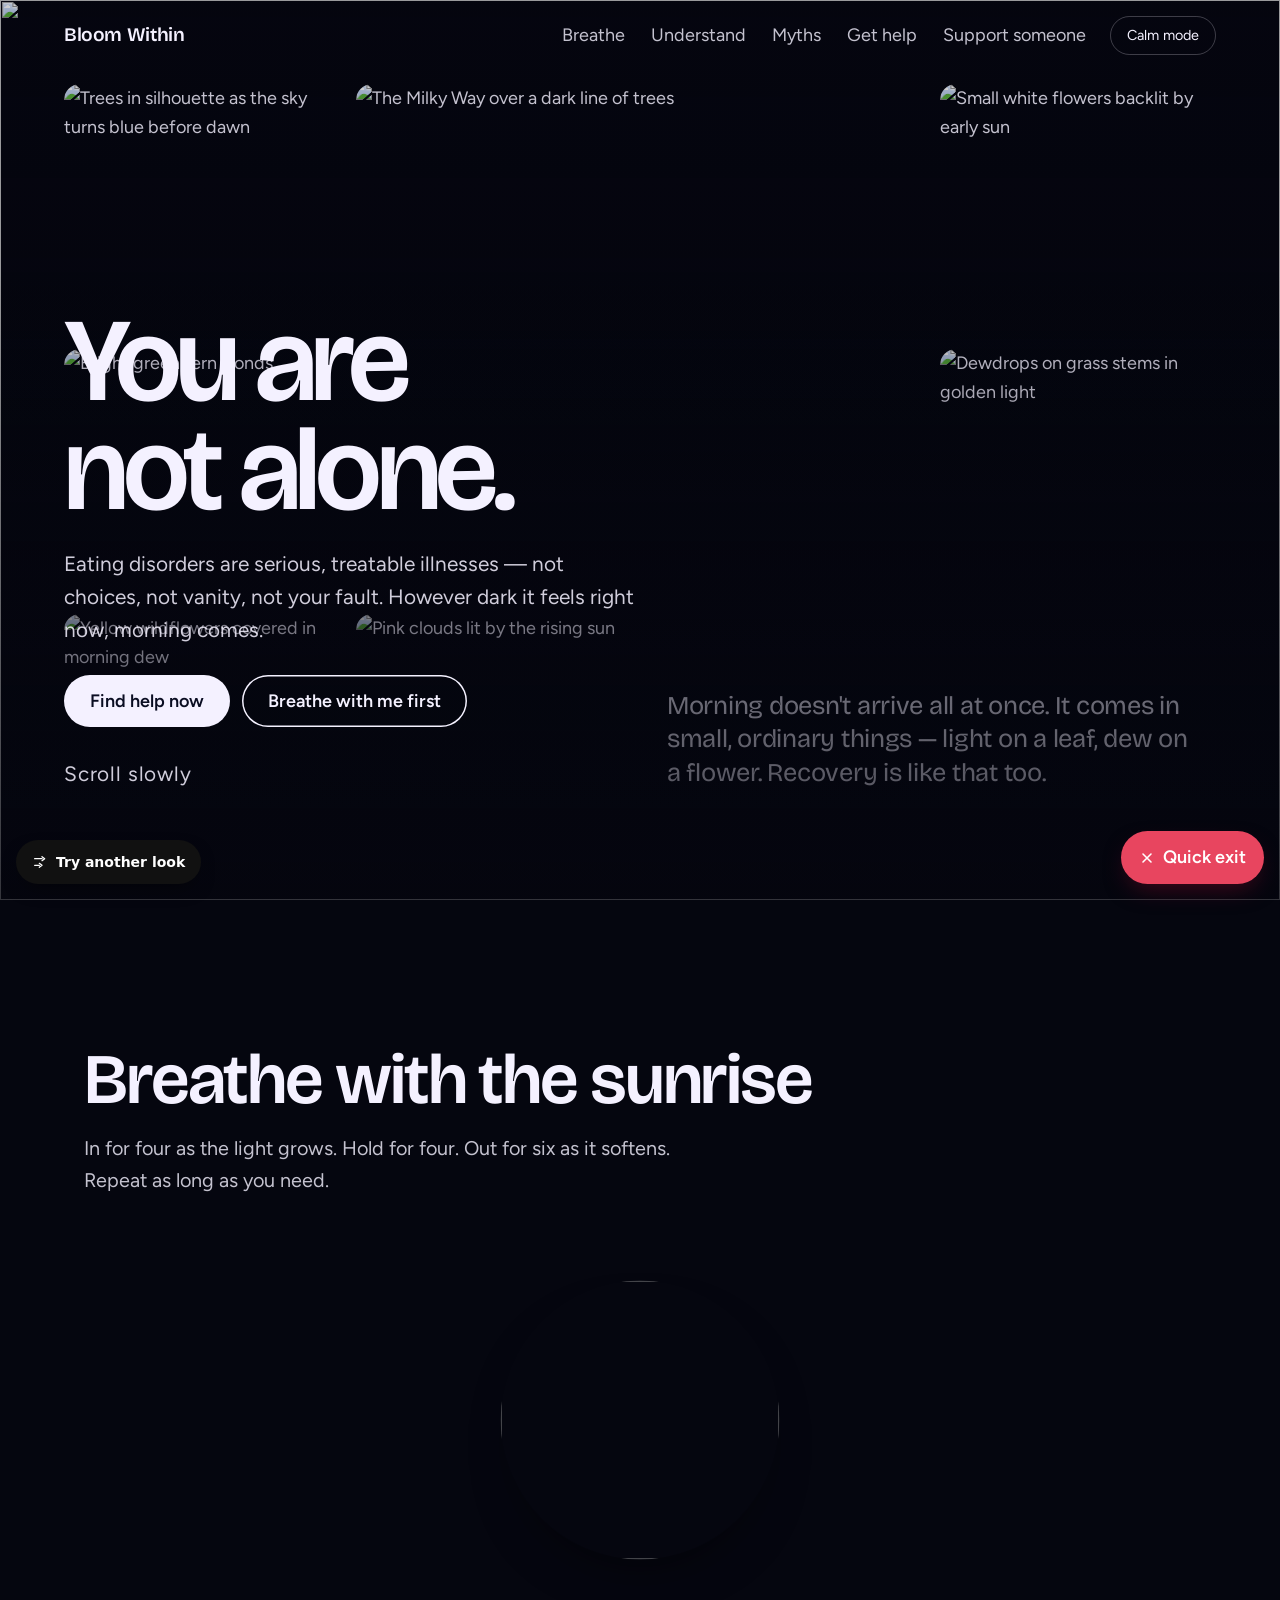
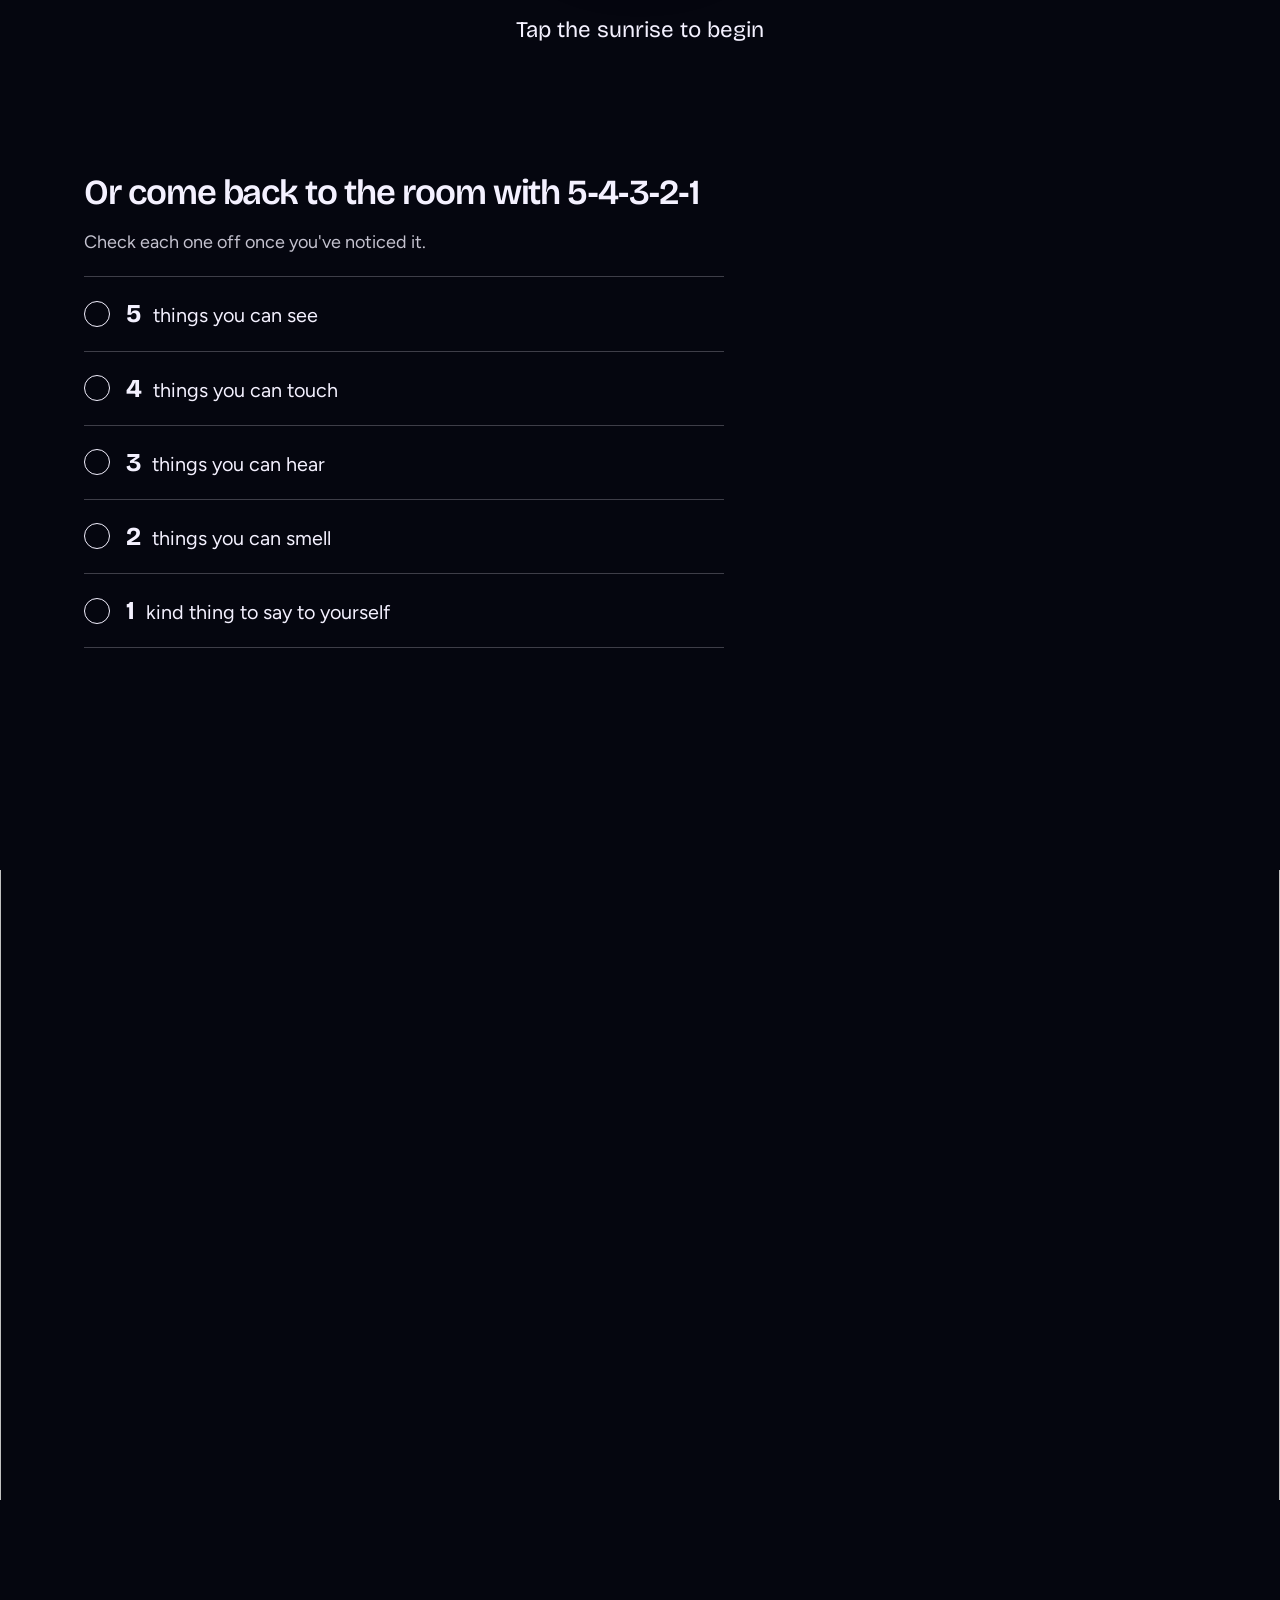
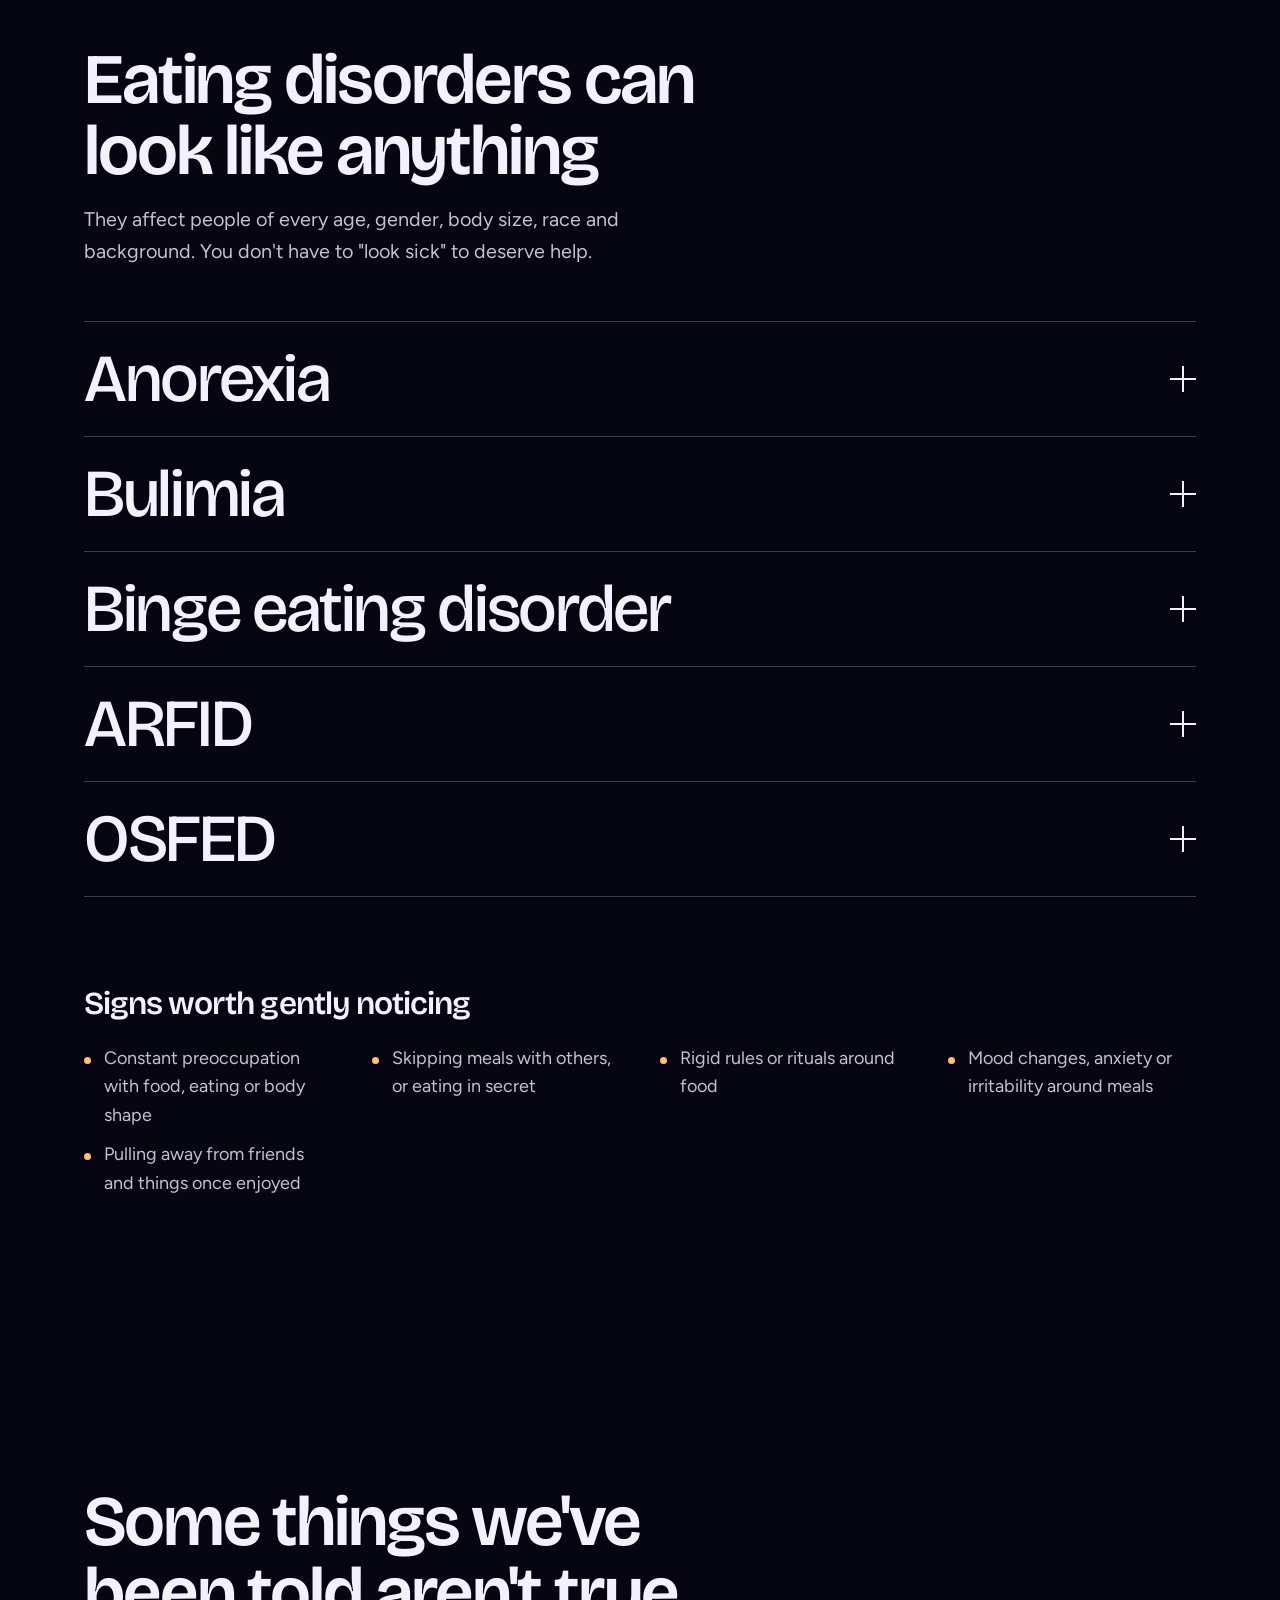
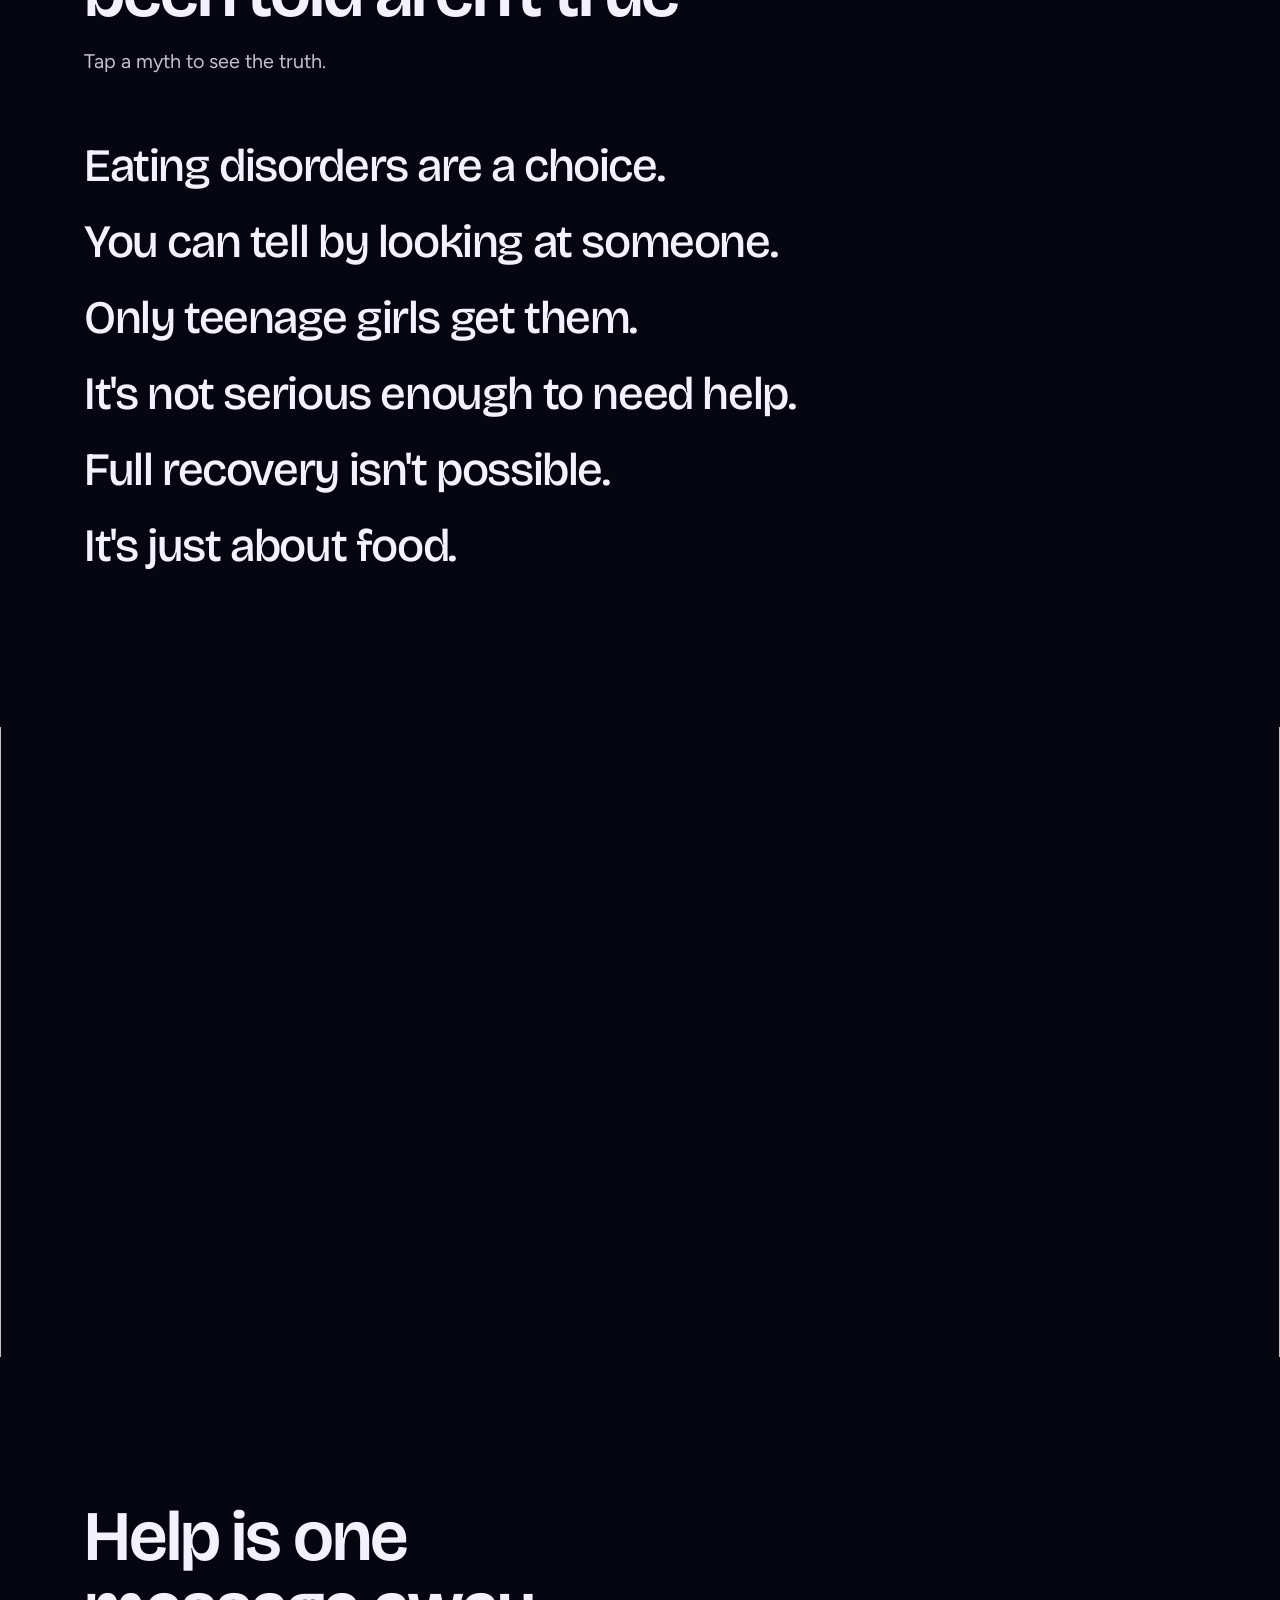
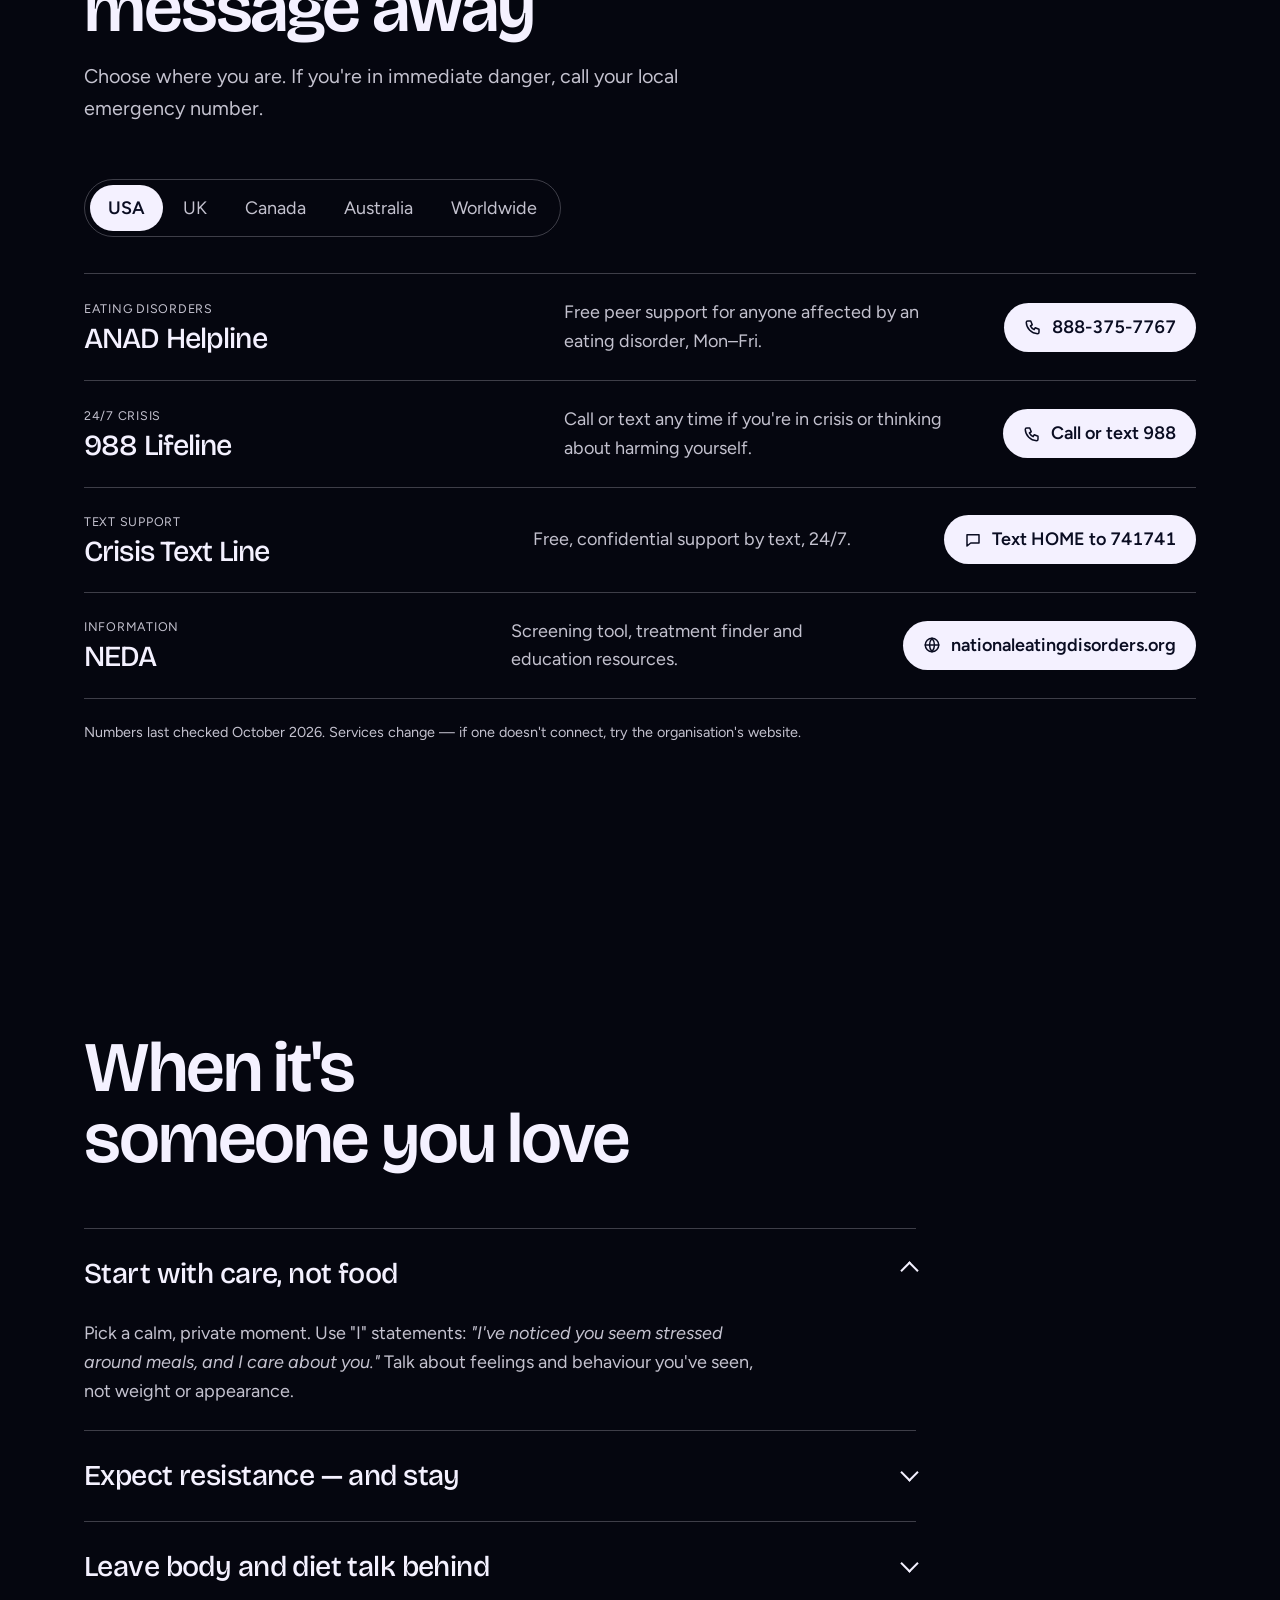
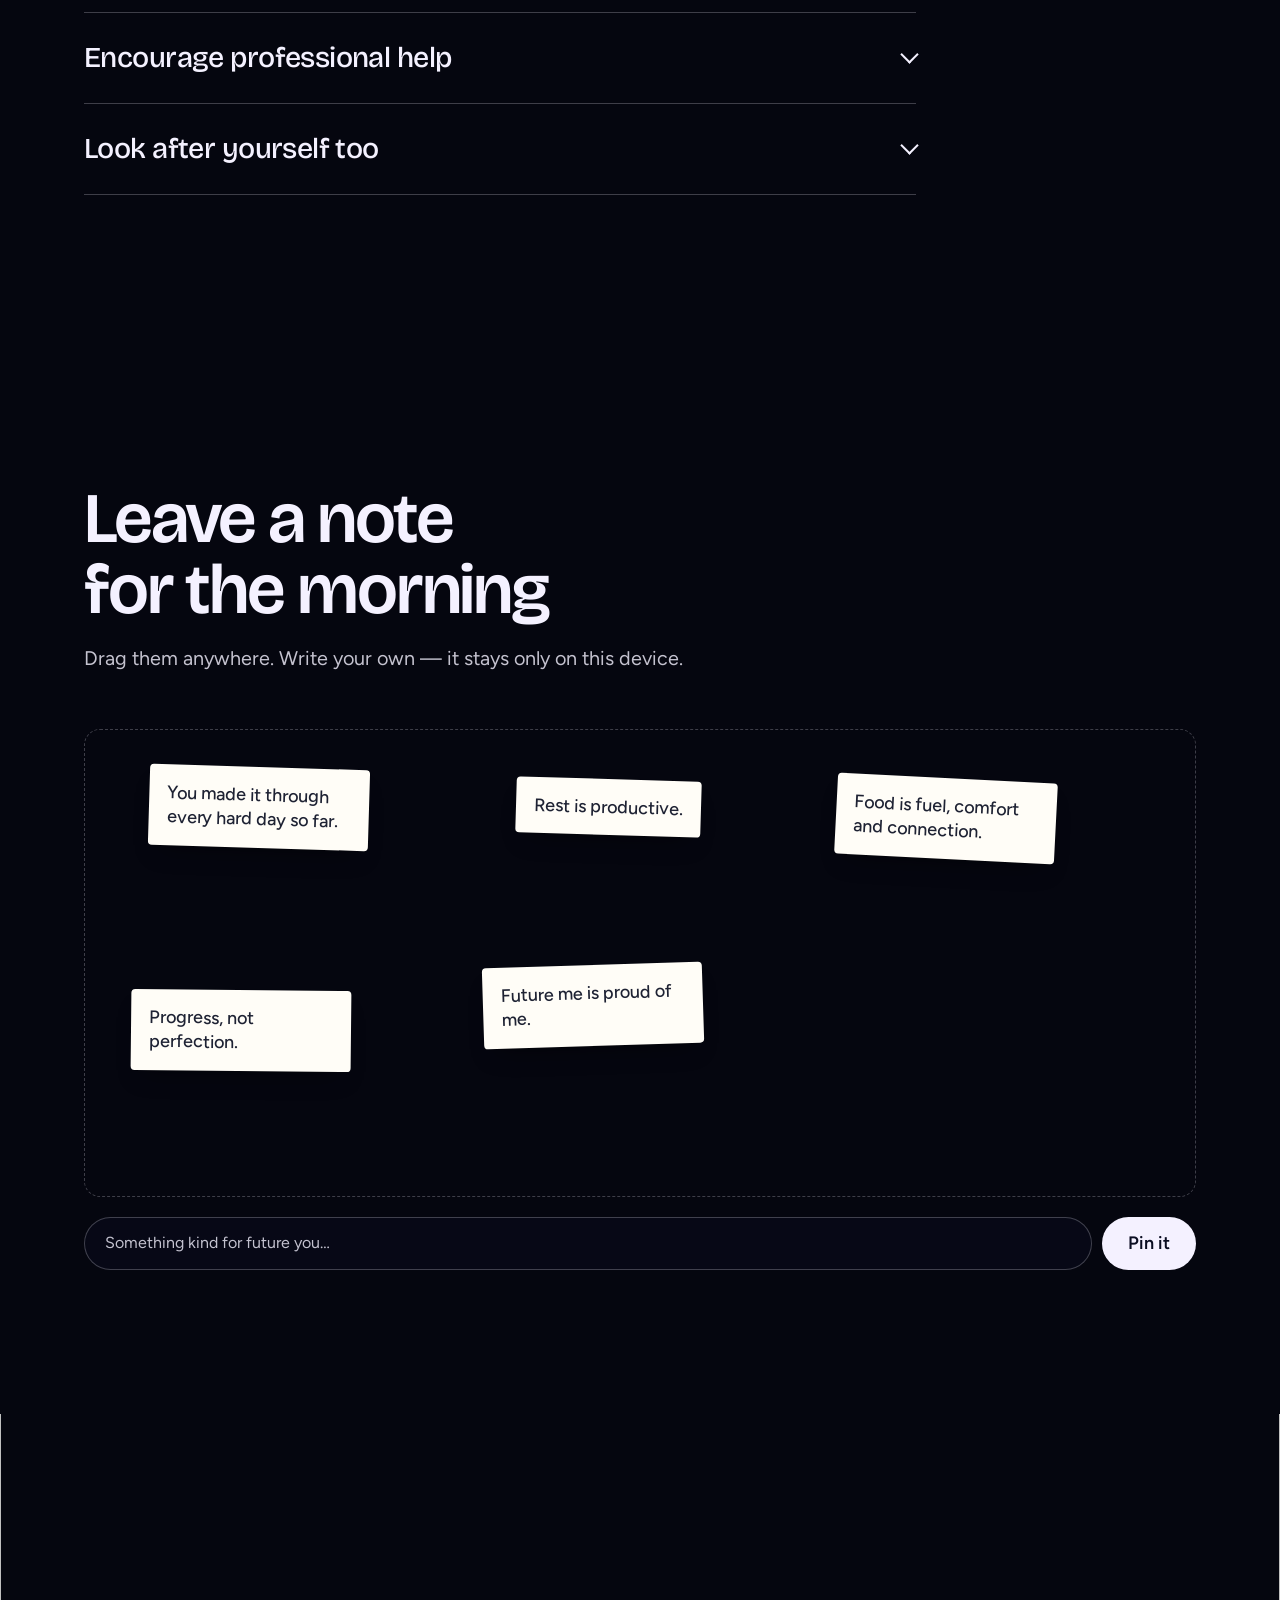
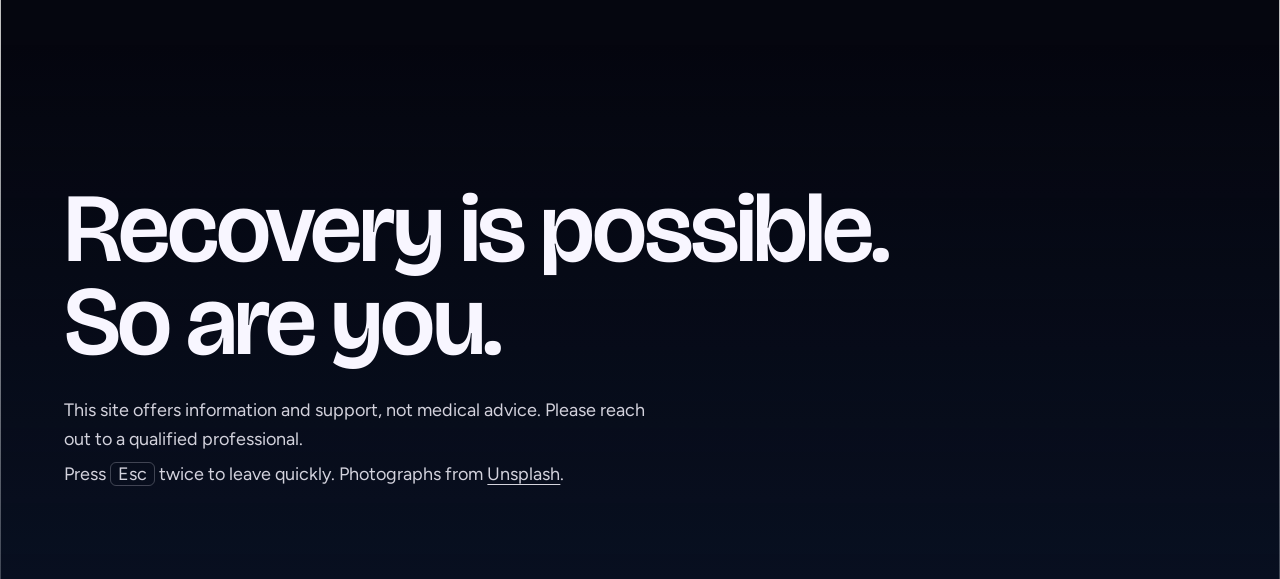
==== commit 060ec1a6: "Rebuild Night to Dawn with real photography and GSAP Replace the drawn canvas sky with five Unsplash" ====
--- a/dawn/index.html
+++ b/dawn/index.html
@@ -5,14 +5,31 @@
   <meta name="viewport" content="width=device-width, initial-scale=1, viewport-fit=cover">
   <title>Bloom Within — Night to Dawn</title>
   <meta name="description" content="Gentle help, resources and support for anyone affected by an eating disorder. However dark it feels, morning comes.">
+  <link rel="preconnect" href="https://images.unsplash.com">
   <link rel="preconnect" href="https://fonts.googleapis.com">
   <link rel="preconnect" href="https://fonts.gstatic.com" crossorigin>
-  <link href="https://fonts.googleapis.com/css2?family=Bricolage+Grotesque:opsz,wght@12..96,300..800&family=Figtree:wght@400;500;600&display=swap" rel="stylesheet">
+  <link href="https://fonts.googleapis.com/css2?family=Bricolage+Grotesque:opsz,wght@12..96,300..700&family=Figtree:wght@400;500;600&display=swap" rel="stylesheet">
   <link rel="stylesheet" href="style.css">
-  <script>document.documentElement.classList.add("js");</script>
+  <script>document.documentElement.classList.add("js", "loading");</script>
 </head>
 <body>
-  <canvas id="sky" aria-hidden="true"></canvas>
+  <!-- Loading screen: fades out once every photo is downloaded and decoded (never longer than 8s) -->
+  <div class="loader" id="loader" role="status" aria-live="polite">
+    <p class="loader-mark">Bloom Within</p>
+    <div class="loader-track"><i id="loaderBar"></i></div>
+    <p class="loader-text" id="loaderText">Waiting for the sky…</p>
+    <button class="loader-skip" id="loaderSkip" hidden>Skip — show me the page</button>
+  </div>
+
+  <!-- The real sky: five photographs, crossfaded from midnight to morning as you scroll -->
+  <div class="sky" aria-hidden="true">
+    <img class="sky-layer" data-photo="1465101046530-73398c7f28ca" alt="">
+    <img class="sky-layer" data-photo="1457167789633-ff2233ef2b0a" alt="">
+    <img class="sky-layer" data-photo="1534271057238-c2c170a76672" alt="">
+    <img class="sky-layer" data-photo="1577337473192-fec17938c468" alt="">
+    <img class="sky-layer" data-photo="1601345459799-245d61f56121" alt="">
+    <div class="sky-scrim"></div>
+  </div>
 
   <a class="quick-exit" href="https://www.google.com/search?q=weather" rel="noreferrer" id="quickExit">
     <svg viewBox="0 0 24 24" aria-hidden="true"><path d="M6 6l12 12M18 6L6 18"/></svg>Quick exit
@@ -21,7 +38,7 @@
   <header class="bar" id="bar">
     <a href="#top" class="mark">Bloom Within</a>
     <nav aria-label="Sections">
-      <button class="menu" id="menuBtn" aria-expanded="false" aria-controls="menu">Menu</button>
+      <button class="pill menu" id="menuBtn" aria-expanded="false" aria-controls="menu">Menu</button>
       <ul id="menu">
         <li><a href="#breathe">Breathe</a></li>
         <li><a href="#know">Understand</a></li>
@@ -30,56 +47,64 @@
         <li><a href="#support">Support someone</a></li>
       </ul>
     </nav>
-    <button class="calm-btn" id="calmBtn" aria-pressed="false">Calm mode</button>
+    <button class="pill" id="calmBtn" aria-pressed="false">Calm mode</button>
   </header>
 
-  <!-- Scroll timeline: how far through the night the visitor is -->
-  <div class="timeline" aria-hidden="true"><span id="clock">11:48 pm</span><i id="clockBar"></i></div>
-
   <main id="top">
-    <section class="hero">
-      <h1 class="hero-title" aria-label="You are not alone.">
-        <span class="line"><span>You are</span></span>
-        <span class="line"><span>not alone.</span></span>
-      </h1>
-      <p class="hero-sub reveal">Eating disorders are serious, treatable illnesses — not choices, not vanity, not your fault. However dark it feels right now, morning comes. Scroll, and watch it arrive.</p>
-      <div class="hero-actions reveal">
-        <a href="#help" class="btn btn-solid">Find help now</a>
-        <a href="#breathe" class="btn btn-line">Breathe with me first</a>
-      </div>
-      <p class="whisper reveal" aria-live="polite"><span id="whisper">You deserve nourishment and rest.</span></p>
+    <!-- Pinned intro: the full-screen night photo settles into a grid of morning -->
+    <section class="intro" id="intro">
+      <div class="mosaic" id="mosaic">
+        <figure class="tile t-hero" id="heroTile"><img data-photo="1465101046530-73398c7f28ca" alt="The Milky Way over a dark line of trees"></figure>
+        <figure class="tile t-a"><img data-photo="1457167789633-ff2233ef2b0a" alt="Trees in silhouette as the sky turns blue before dawn"></figure>
+        <figure class="tile t-b"><img data-photo="1503919483171-9ffc1debc390" alt="Small white flowers backlit by early sun"></figure>
+        <figure class="tile t-c"><img data-photo="1497250681960-ef046c08a56e" alt="Bright green fern fronds"></figure>
+        <figure class="tile t-d"><img data-photo="1528901326763-e9bbffd31784" alt="Dewdrops on grass stems in golden light"></figure>
+        <figure class="tile t-e"><img data-photo="1591421264188-cda9b04a6414" alt="Yellow wildflowers covered in morning dew"></figure>
+        <figure class="tile t-f"><img data-photo="1534271057238-c2c170a76672" alt="Pink clouds lit by the rising sun"></figure>
+        <div class="tile t-cap" id="mosaicCaption">
+          <p>Morning doesn't arrive all at once. It comes in small, ordinary things — light on a leaf, dew on a flower. Recovery is like that too.</p>
+        </div>
+      </div>
+
+      <div class="hero-shot" id="heroShot" aria-hidden="true"><img data-photo="1465101046530-73398c7f28ca" alt=""></div>
+      <div class="hero-copy" id="heroCopy">
+        <h1>You are not alone.</h1>
+        <p>Eating disorders are serious, treatable illnesses — not choices, not vanity, not your fault. However dark it feels right now, morning comes.</p>
+        <div class="hero-actions">
+          <a href="#help" class="btn btn-solid">Find help now</a>
+          <a href="#breathe" class="btn btn-line">Breathe with me first</a>
+        </div>
+        <p class="scroll-cue" aria-hidden="true">Scroll slowly</p>
+      </div>
     </section>
 
     <section id="breathe" class="chapter">
       <div class="chapter-head reveal">
-        <h2>Let the sun rise with your breath</h2>
-        <p>In for four as it climbs. Hold for four. Out for six as it settles. Repeat as long as you need.</p>
+        <h2>Breathe with the sunrise</h2>
+        <p>In for four as the light grows. Hold for four. Out for six as it softens. Repeat as long as you need.</p>
       </div>
       <div class="sunrise reveal">
-        <button class="sun-stage" id="sunStage" aria-label="Start or stop the breathing exercise">
-          <span class="ring r3"></span><span class="ring r2"></span><span class="ring r1"></span>
-          <span class="sun" id="sun"></span>
-          <span class="horizon"></span>
+        <button class="sun-window" id="sunWindow" aria-label="Start or stop the breathing exercise">
+          <img data-photo="1577337473192-fec17938c468" data-w="900" alt="">
         </button>
-        <p class="sun-cue" id="sunCue" aria-live="polite">Tap the sun to begin</p>
+        <p class="sun-cue" id="sunCue" aria-live="polite">Tap the sunrise to begin</p>
       </div>
 
       <div class="ground reveal">
-        <h3>Or find your way back with 5‑4‑3‑2‑1</h3>
-        <p>Tap each star once you've noticed it. Watch the constellation form.</p>
-        <div class="constellation" id="constellation">
-          <svg class="const-lines" viewBox="0 0 1000 200" preserveAspectRatio="none" aria-hidden="true">
-            <polyline id="constLine" points="100,120 300,60 500,140 700,50 900,110" pathLength="1"/>
-          </svg>
-          <button class="star" style="--x:10%;--y:60%"><b>5</b><span>things you can see</span></button>
-          <button class="star" style="--x:30%;--y:30%"><b>4</b><span>things you can touch</span></button>
-          <button class="star" style="--x:50%;--y:70%"><b>3</b><span>things you can hear</span></button>
-          <button class="star" style="--x:70%;--y:25%"><b>2</b><span>things you can smell</span></button>
-          <button class="star" style="--x:90%;--y:55%"><b>1</b><span>kind thing to say to yourself</span></button>
-        </div>
+        <h3>Or come back to the room with 5‑4‑3‑2‑1</h3>
+        <p>Check each one off once you've noticed it.</p>
+        <ul class="ground-list" id="groundList">
+          <li><label><input type="checkbox"><span><b>5</b> things you can see</span></label></li>
+          <li><label><input type="checkbox"><span><b>4</b> things you can touch</span></label></li>
+          <li><label><input type="checkbox"><span><b>3</b> things you can hear</span></label></li>
+          <li><label><input type="checkbox"><span><b>2</b> things you can smell</span></label></li>
+          <li><label><input type="checkbox"><span><b>1</b> kind thing to say to yourself</span></label></li>
+        </ul>
         <p class="ground-done" id="groundDone">You're here. Right now. That's enough.</p>
       </div>
     </section>
+
+    <figure class="band" aria-hidden="true"><img data-photo="1531156992292-d36397ee9184" alt=""></figure>
 
     <section id="know" class="chapter">
       <div class="chapter-head reveal">
@@ -113,7 +138,7 @@
     <section id="myths" class="chapter">
       <div class="chapter-head reveal">
         <h2>Some things we've been told aren't true</h2>
-        <p>Tap a myth to cross it out.</p>
+        <p>Tap a myth to see the truth.</p>
       </div>
       <ol class="myths">
         <li class="myth reveal"><button aria-expanded="false"><span class="myth-text">Eating disorders are a choice.</span></button>
@@ -131,6 +156,8 @@
       </ol>
     </section>
 
+    <figure class="band" aria-hidden="true"><img data-photo="1546473491-cc3f5bba6705" alt=""></figure>
+
     <section id="help" class="chapter">
       <div class="chapter-head reveal">
         <h2>Help is one message away</h2>
@@ -163,24 +190,29 @@
 
     <section id="notes" class="chapter">
       <div class="chapter-head reveal">
-        <h2>Leave a note in the morning sky</h2>
+        <h2>Leave a note for the morning</h2>
         <p>Drag them anywhere. Write your own — it stays only on this device.</p>
       </div>
-      <div class="sky-board reveal" id="board"></div>
+      <div class="board reveal" id="board"></div>
       <form class="note-form reveal" id="noteForm">
         <label class="sr" for="noteInput">Write a kind note</label>
         <input id="noteInput" maxlength="90" placeholder="Something kind for future you…" autocomplete="off">
-        <button class="btn btn-solid" type="submit">Let it float</button>
+        <button class="btn btn-solid" type="submit">Pin it</button>
       </form>
     </section>
   </main>
 
   <footer class="close">
-    <p class="close-big reveal">Recovery is possible.<br>So are you.</p>
-    <p>This site offers information and support, not medical advice. Please reach out to a qualified professional.</p>
-    <p>Press <kbd>Esc</kbd> twice to leave quickly.</p>
+    <figure class="band band-close" aria-hidden="true"><img data-photo="1470240731273-7821a6eeb6bd" alt=""></figure>
+    <div class="close-inner">
+      <p class="close-big reveal">Recovery is possible.<br>So are you.</p>
+      <p>This site offers information and support, not medical advice. Please reach out to a qualified professional.</p>
+      <p>Press <kbd>Esc</kbd> twice to leave quickly. Photographs from <a href="https://unsplash.com" rel="noopener" target="_blank">Unsplash</a>.</p>
+    </div>
   </footer>
 
+  <script src="https://cdnjs.cloudflare.com/ajax/libs/gsap/3.12.5/gsap.min.js"></script>
+  <script src="https://cdnjs.cloudflare.com/ajax/libs/gsap/3.12.5/ScrollTrigger.min.js"></script>
   <script src="../shared/helplines.js"></script>
   <script src="script.js"></script>
   <script src="../shared/switcher.js" data-root="../"></script>
--- a/dawn/style.css
+++ b/dawn/style.css
@@ -1,298 +1,283 @@
-/* Night to Dawn — the page is a sky that turns from night to morning as you scroll.
-   --ink / --ink-soft / --paper are re-set by script.js from the sky's luminance. */
+/* Night to Dawn — real photographs of the sky crossfade from midnight to morning as you scroll.
+   html.day flips the ink once the sky is bright enough to need dark text. */
 :root {
-  --ink: #f3efff;
-  --ink-soft: rgba(243, 239, 255, .78);
-  --paper: #0b0d26;
-  --line: rgba(243, 239, 255, .22);
-  --sun: #ffb36b;
-  --ember: #ff7a59;
+  --ink: #f4f1ff;
+  --ink-soft: rgba(244, 241, 255, .8);
+  --line: rgba(244, 241, 255, .24);
+  --paper: #0a0d22;
+  --sun: #ffbf7a;
   --ease-out: cubic-bezier(.23, 1, .32, 1);
   --ease-io: cubic-bezier(.77, 0, .175, 1);
   --display: "Bricolage Grotesque", "Arial Narrow", sans-serif;
   --body: "Figtree", system-ui, sans-serif;
   --gutter: clamp(16px, 5vw, 64px);
+  --radius: 16px;
+}
+html.day {
+  --ink: #13203a;
+  --ink-soft: rgba(19, 32, 58, .82);
+  --line: rgba(19, 32, 58, .2);
+  --paper: #f6f8ff;
 }
 
 * { box-sizing: border-box; margin: 0; padding: 0; }
-html { overflow-x: clip; scroll-behavior: smooth; -webkit-text-size-adjust: 100%; }
+html { overflow-x: clip; -webkit-text-size-adjust: 100%; scrollbar-color: var(--ink-soft) transparent; }
 body {
-  font-family: var(--body);
-  font-size: clamp(1rem, .95rem + .25vw, 1.125rem);
-  line-height: 1.6;
-  color: var(--ink);
-  background: #0b0d26;
-  transition: color .6s ease;
+  font-family: var(--body); font-size: clamp(1rem, .95rem + .25vw, 1.125rem); line-height: 1.6;
+  color: var(--ink); background: #05060f; transition: color .8s ease;
   -webkit-tap-highlight-color: transparent;
 }
+html.loading body { overflow: hidden; }
 ::selection { background: var(--sun); color: #1b1433; }
 a { color: inherit; text-underline-offset: .2em; }
 button { font: inherit; color: inherit; cursor: pointer; background: none; border: 0; }
 :focus-visible { outline: 2px solid var(--sun); outline-offset: 4px; border-radius: 6px; }
 kbd { font: inherit; border: 1px solid var(--line); border-radius: 6px; padding: 0 .4em; }
+img { display: block; max-width: 100%; }
 .sr { position: absolute; width: 1px; height: 1px; overflow: hidden; clip-path: inset(50%); }
-html { scrollbar-color: var(--ink-soft) transparent; }
-
-#sky { position: fixed; inset: 0; width: 100%; height: 100%; z-index: -1; display: block; }
+h1, h2, h3, .close-big { font-family: var(--display); font-weight: 600; letter-spacing: -.03em; text-wrap: balance; }
+
+/* ---------- loading screen ---------- */
+.loader {
+  position: fixed; inset: 0; z-index: 90; display: grid; place-content: center; justify-items: center; gap: 18px;
+  background: #05060f; color: #f4f1ff; text-align: center;
+  transition: opacity .9s var(--ease-out), visibility 0s .9s;
+}
+.loader.done { opacity: 0; visibility: hidden; }
+.loader-mark { font-family: var(--display); font-size: clamp(1.6rem, 1.2rem + 1.6vw, 2.4rem); font-weight: 500; letter-spacing: -.02em; }
+.loader-track { width: min(260px, 60vw); height: 2px; background: rgba(244, 241, 255, .18); overflow: hidden; border-radius: 2px; }
+.loader-track i { display: block; height: 100%; background: #f4f1ff; transform-origin: left; transform: scaleX(0); transition: transform .4s var(--ease-out); }
+.loader-text { font-size: .95rem; color: rgba(244, 241, 255, .7); font-variant-numeric: tabular-nums; }
+.loader-skip { margin-top: 6px; font-size: .9rem; color: rgba(244, 241, 255, .8); text-decoration: underline; text-underline-offset: .25em; }
+
+/* ---------- the sky ---------- */
+.sky { position: fixed; inset: 0; z-index: -1; overflow: hidden; background: #05060f; }
+.sky-layer { position: absolute; inset: -4%; width: 108%; height: 108%; max-width: none; object-fit: cover; opacity: 0; will-change: transform, opacity; }
+.sky-layer:first-child { opacity: 1; }
+.sky-scrim { position: absolute; inset: 0; background: linear-gradient(180deg, rgba(5, 6, 15, .55), rgba(5, 6, 15, .25) 40%, rgba(5, 6, 15, .5)); transition: background .8s ease; }
+html.day .sky-scrim { background: linear-gradient(180deg, rgba(246, 248, 255, .35), rgba(246, 248, 255, .15) 50%, rgba(246, 248, 255, .45)); }
 
 /* ---------- chrome ---------- */
 .quick-exit {
-  position: fixed; right: max(16px, env(safe-area-inset-right)); bottom: max(16px, env(safe-area-inset-bottom)); z-index: 60;
-  display: inline-flex; align-items: center; gap: 8px;
-  padding: 12px 18px; border-radius: 999px; background: #e8455f; color: #fff;
-  font-weight: 600; text-decoration: none;
-  box-shadow: 0 10px 24px -8px rgba(120, 10, 40, .6);
-  transition: transform .16s var(--ease-out);
+  position: fixed; right: max(16px, env(safe-area-inset-right)); bottom: max(16px, env(safe-area-inset-bottom)); z-index: 100;
+  display: inline-flex; align-items: center; gap: 8px; padding: 12px 18px; border-radius: 999px;
+  background: #e8455f; color: #fff; font-weight: 600; text-decoration: none;
+  box-shadow: 0 10px 24px -8px rgba(120, 10, 40, .6); transition: transform .16s var(--ease-out);
 }
 .quick-exit svg { width: 16px; height: 16px; stroke: currentColor; stroke-width: 2.4; fill: none; stroke-linecap: round; }
 .quick-exit:active { transform: scale(.97); }
 
 .bar {
-  position: fixed; top: 0; left: 0; right: 0; z-index: 50;
-  display: flex; align-items: center; gap: 24px;
-  padding: 18px var(--gutter);
-  transition: transform .4s var(--ease-out), background-color .3s ease;
-}
-.mark, .calm-btn, .menu { white-space: nowrap; }
+  position: fixed; top: 0; left: 0; right: 0; z-index: 50; display: flex; align-items: center; gap: 24px;
+  padding: 16px var(--gutter); transition: transform .4s var(--ease-out), background-color .4s ease;
+}
+.bar.solid { background: color-mix(in srgb, var(--paper) 72%, transparent); -webkit-backdrop-filter: blur(14px) saturate(1.2); backdrop-filter: blur(14px) saturate(1.2); }
 .bar.tucked { transform: translateY(-110%); }
-.mark { font-family: var(--display); font-weight: 700; font-size: 1.25rem; letter-spacing: -.02em; text-decoration: none; margin-right: auto; }
+.mark { font-family: var(--display); font-weight: 600; font-size: 1.2rem; letter-spacing: -.02em; text-decoration: none; margin-right: auto; white-space: nowrap; }
 .bar ul { list-style: none; display: flex; gap: 26px; }
 .bar ul a { text-decoration: none; color: var(--ink-soft); transition: color .2s ease; }
-.calm-btn, .menu {
-  border: 1px solid var(--line); border-radius: 999px; padding: 7px 16px; font-size: .9rem;
-  transition: background-color .2s ease, transform .16s var(--ease-out);
-}
-.calm-btn[aria-pressed="true"] { background: var(--ink); color: var(--paper); }
-.calm-btn:active, .menu:active { transform: scale(.97); }
+.pill { border: 1px solid var(--line); border-radius: 999px; padding: 7px 16px; font-size: .9rem; white-space: nowrap; transition: background-color .2s ease, transform .16s var(--ease-out); }
+.pill[aria-pressed="true"] { background: var(--ink); color: var(--paper); }
+.pill:active { transform: scale(.97); }
 .menu { display: none; }
 @media (hover: hover) and (pointer: fine) {
   .bar ul a:hover { color: var(--ink); }
-  .calm-btn:hover, .menu:hover { background: color-mix(in srgb, var(--ink) 12%, transparent); }
-}
-
-.timeline {
-  position: fixed; left: var(--gutter); bottom: 78px; z-index: 40;
-  display: flex; align-items: center; gap: 12px;
-  font-variant-numeric: tabular-nums; font-size: .85rem; color: var(--ink-soft);
-}
-.timeline i { display: block; width: 90px; height: 2px; background: var(--line); position: relative; overflow: hidden; }
-.timeline i::after { content: ""; position: absolute; inset: 0; background: var(--ink); transform-origin: left; transform: scaleX(var(--p, 0)); }
-
-/* ---------- type & layout ---------- */
-h1, h2, h3, .close-big { font-family: var(--display); letter-spacing: -.03em; text-wrap: balance; }
-.chapter { padding: clamp(120px, 18vh, 200px) var(--gutter); max-width: 1240px; margin: 0 auto; }
-.chapter-head { max-width: 46rem; margin-bottom: clamp(40px, 7vh, 72px); }
-.chapter-head h2 { font-size: clamp(2.4rem, 1.4rem + 4.2vw, 5rem); line-height: 1; font-weight: 700; margin-bottom: 20px; }
-.chapter-head p { color: var(--ink-soft); max-width: 38rem; font-size: 1.1em; }
+  .pill:hover { background: color-mix(in srgb, var(--ink) 12%, transparent); }
+}
 
 .btn {
-  display: inline-flex; align-items: center; justify-content: center; min-height: 48px;
-  padding: 12px 26px; border-radius: 999px; font-weight: 600; text-decoration: none; white-space: nowrap;
+  display: inline-flex; align-items: center; justify-content: center; min-height: 48px; padding: 12px 26px;
+  border-radius: 999px; font-weight: 600; text-decoration: none; white-space: nowrap;
   transition: transform .16s var(--ease-out), background-color .2s ease, color .2s ease;
 }
 .btn:active { transform: scale(.97); }
 .btn-solid { background: var(--ink); color: var(--paper); }
-.btn-line { border: 1.5px solid var(--ink); }
+.btn-line { box-shadow: inset 0 0 0 1.5px var(--ink); }
 @media (hover: hover) and (pointer: fine) {
   .btn-solid:hover { background: var(--sun); color: #1b1433; }
   .btn-line:hover { background: color-mix(in srgb, var(--ink) 12%, transparent); }
 }
 
-/* reveal: content is visible by default; hidden state only exists when JS runs */
-.js .reveal { opacity: 0; transform: translateY(28px); filter: blur(6px); transition: opacity .9s var(--ease-out), transform .9s var(--ease-out), filter .9s var(--ease-out); transition-delay: var(--d, 0ms); }
-.js .reveal.in { opacity: 1; transform: none; filter: none; }
-
-/* ---------- hero ---------- */
-.hero {
-  min-height: 100svh; display: flex; flex-direction: column; justify-content: flex-end;
-  padding: 120px var(--gutter) clamp(90px, 14vh, 140px); max-width: 1240px; margin: 0 auto;
-}
-.hero-title { font-size: clamp(3.4rem, 1rem + 10vw, 9.5rem); line-height: .9; font-weight: 800; letter-spacing: -.04em; margin-bottom: 32px; }
-.hero-title .line { display: block; overflow: hidden; padding-bottom: .06em; }
-.hero-title .line > span { display: inline-block; }
-.js .hero-title .line > span { transform: translateY(105%); animation: rise 1.2s var(--ease-out) forwards; }
-.js .hero-title .line:nth-child(2) > span { animation-delay: .12s; }
-.hero-title .line:nth-child(2) { font-weight: 300; font-style: normal; }
-.hero-sub { max-width: 36rem; font-size: clamp(1.05rem, 1rem + .4vw, 1.3rem); color: var(--ink-soft); margin-bottom: 32px; }
-.hero-actions { display: flex; flex-wrap: wrap; gap: 12px; margin-bottom: 48px; }
-.whisper { font-family: var(--display); font-size: clamp(1.1rem, 1rem + .6vw, 1.5rem); font-weight: 400; }
-.whisper span { display: inline-block; transition: opacity .4s ease, filter .4s ease, transform .4s var(--ease-out); }
-.whisper span.swap { opacity: 0; filter: blur(4px); transform: translateY(-6px); }
-
-/* ---------- breathing sun ---------- */
-.sunrise { display: flex; flex-direction: column; align-items: center; gap: 22px; margin-bottom: clamp(100px, 14vh, 160px); }
-.sun-stage { position: relative; width: min(440px, 86vw); aspect-ratio: 1.6; overflow: hidden; border-radius: 0 0 4px 4px; }
-.sun {
-  position: absolute; left: 50%; bottom: 0; width: 46%; aspect-ratio: 1; border-radius: 50%;
-  background: radial-gradient(circle at 50% 40%, #fff4d6 0 18%, var(--sun) 52%, var(--ember) 100%);
-  box-shadow: 0 0 60px 10px rgba(255, 170, 100, .45), 0 0 140px 40px rgba(255, 120, 90, .25);
-  transform: translate(-50%, 55%);
-  transition: transform 4s var(--ease-io);
-}
-.ring { position: absolute; left: 50%; bottom: 0; aspect-ratio: 1; border-radius: 50%; border: 1px solid rgba(255, 190, 140, .35); transform: translate(-50%, 50%) scale(.6); opacity: 0; transition: transform 4s var(--ease-io), opacity 4s ease; }
-.r1 { width: 62%; } .r2 { width: 80%; } .r3 { width: 98%; }
-.horizon { position: absolute; left: 0; right: 0; bottom: 0; height: 2px; background: var(--ink); opacity: .6; }
-.sun-stage.up .sun { transform: translate(-50%, -18%); }
-.sun-stage.up .ring { transform: translate(-50%, 30%) scale(1); opacity: 1; }
-.sun-stage.down .sun, .sun-stage.down .ring { transition-duration: 6s; }
+/* ---------- pinned intro: full-screen photo → grid ---------- */
+.intro { position: relative; height: 100svh; overflow: hidden; }
+.mosaic {
+  position: absolute; inset: 84px var(--gutter) clamp(20px, 4vh, 40px);
+  display: grid; gap: clamp(8px, 1.2vw, 16px);
+  grid-template-columns: repeat(4, minmax(0, 1fr)); grid-template-rows: repeat(3, minmax(0, 1fr));
+  grid-template-areas: "a hero hero b" "c hero hero d" "e f cap cap";
+}
+.tile { margin: 0; border-radius: var(--radius); overflow: hidden; position: relative; }
+.tile img { width: 100%; height: 100%; object-fit: cover; }
+.t-hero { grid-area: hero; } .t-a { grid-area: a; } .t-b { grid-area: b; } .t-c { grid-area: c; }
+.t-d { grid-area: d; } .t-e { grid-area: e; } .t-f { grid-area: f; }
+.t-cap { grid-area: cap; display: flex; align-items: center; padding: 0 clamp(4px, 1.5vw, 24px); }
+.t-cap p { font-family: var(--display); font-weight: 400; font-size: clamp(1.05rem, .8rem + 1vw, 1.6rem); line-height: 1.3; letter-spacing: -.01em; text-wrap: pretty; }
+.hero-shot { position: absolute; inset: 0; overflow: hidden; will-change: clip-path, opacity; }
+.hero-shot img { width: 100%; height: 100%; object-fit: cover; will-change: transform; transform-origin: 50% 60%; }
+.hero-shot::after { content: ""; position: absolute; inset: 0; background: linear-gradient(180deg, rgba(5, 6, 15, .2) 30%, rgba(5, 6, 15, .75)); }
+.hero-copy {
+  position: absolute; left: var(--gutter); right: var(--gutter); bottom: clamp(36px, 9vh, 96px); max-width: 44rem;
+  color: #f4f1ff; will-change: transform, opacity;
+}
+.hero-copy h1 { font-size: clamp(3rem, 1rem + 8vw, 7.5rem); line-height: .92; font-weight: 600; letter-spacing: -.045em; margin-bottom: 22px; }
+.hero-copy > p { font-size: clamp(1.05rem, 1rem + .4vw, 1.3rem); color: rgba(244, 241, 255, .85); max-width: 36rem; margin-bottom: 28px; }
+.hero-copy .btn-solid { background: #f4f1ff; color: #0a0d22; }
+.hero-copy .btn-line { box-shadow: inset 0 0 0 1.5px #f4f1ff; }
+.hero-actions { display: flex; flex-wrap: wrap; gap: 12px; }
+.scroll-cue { margin-top: 30px; font-size: .85rem; letter-spacing: .04em; color: rgba(244, 241, 255, .65); }
+
+/* ---------- chapters ---------- */
+.chapter { padding: clamp(110px, 16vh, 180px) var(--gutter); max-width: 1240px; margin: 0 auto; }
+.chapter-head { max-width: 46rem; margin-bottom: clamp(36px, 6vh, 64px); }
+.chapter-head h2 { font-size: clamp(2.3rem, 1.4rem + 3.8vw, 4.6rem); line-height: 1; margin-bottom: 18px; }
+.chapter-head p { color: var(--ink-soft); max-width: 38rem; font-size: 1.1em; }
+.js .reveal { opacity: 0; transform: translateY(24px); }
+
+/* full-bleed nature photographs between chapters, drifting slowly as you scroll */
+.band { position: relative; height: clamp(320px, 70vh, 720px); overflow: hidden; margin: 0; }
+.band img { position: absolute; left: 0; top: -15%; width: 100%; height: 130%; object-fit: cover; will-change: transform; }
+
+/* ---------- breathing sunrise ---------- */
+.sunrise { display: flex; flex-direction: column; align-items: center; gap: 22px; margin-bottom: clamp(90px, 13vh, 150px); }
+.sun-window {
+  width: min(340px, 72vw); aspect-ratio: 1; border-radius: 50%; overflow: hidden;
+  box-shadow: 0 30px 60px -30px rgba(0, 0, 0, .6); transform: scale(.82);
+  transition: transform 4s cubic-bezier(.45, 0, .55, 1), box-shadow 4s ease;
+}
+.sun-window img { width: 100%; height: 100%; object-fit: cover; filter: saturate(.7) brightness(.8); transition: filter 4s ease; }
+.sun-window.in { transform: scale(1); box-shadow: 0 40px 90px -20px rgba(255, 170, 110, .55); }
+.sun-window.in img { filter: saturate(1.1) brightness(1.08); }
+.sun-window.out, .sun-window.out img { transition-duration: 6s; }
 .sun-cue { font-family: var(--display); font-size: 1.4rem; min-height: 1.6em; }
 
-/* ---------- 5-4-3-2-1 constellation ---------- */
-.ground h3 { font-size: clamp(1.6rem, 1.2rem + 1.6vw, 2.4rem); margin-bottom: 8px; }
-.ground > p { color: var(--ink-soft); margin-bottom: 24px; }
-.constellation { position: relative; height: 300px; }
-.const-lines { position: absolute; inset: 0; width: 100%; height: 100%; overflow: visible; }
-.const-lines polyline {
-  fill: none; stroke: var(--ink); stroke-width: 1.5; vector-effect: non-scaling-stroke; opacity: .7;
-  stroke-dasharray: 1; stroke-dashoffset: 1; transition: stroke-dashoffset .8s var(--ease-out);
-}
-.star {
-  position: absolute; left: var(--x); top: var(--y); transform: translate(-50%, -50%);
-  display: flex; flex-direction: column; align-items: center; gap: 6px; width: 140px; text-align: center;
-  transition: transform .16s var(--ease-out);
-}
-.star b {
-  display: grid; place-items: center; width: 54px; height: 54px; border-radius: 50%;
-  font-family: var(--display); font-size: 1.5rem; border: 1.5px solid var(--ink);
-  transition: background-color .3s ease, color .3s ease, box-shadow .5s var(--ease-out);
-}
-.star span { font-size: .9rem; color: var(--ink-soft); line-height: 1.3; }
-.star:active { transform: translate(-50%, -50%) scale(.95); }
-.star.lit b { background: var(--ink); color: var(--paper); box-shadow: 0 0 0 8px color-mix(in srgb, var(--ink) 14%, transparent), 0 0 40px 6px color-mix(in srgb, var(--sun) 55%, transparent); }
-.ground-done { margin-top: 28px; font-family: var(--display); font-size: 1.5rem; opacity: 0; transform: translateY(8px); transition: opacity .6s ease, transform .6s var(--ease-out); }
-.ground-done.show { opacity: 1; transform: none; }
-
-/* ---------- kinds of eating disorder ---------- */
-.kinds { border-top: 1px solid var(--line); margin-bottom: clamp(60px, 10vh, 100px); }
+.ground h3 { font-size: clamp(1.5rem, 1.2rem + 1.4vw, 2.2rem); margin-bottom: 6px; }
+.ground > p { color: var(--ink-soft); margin-bottom: 20px; }
+.ground-list { list-style: none; border-top: 1px solid var(--line); max-width: 40rem; }
+.ground-list li { border-bottom: 1px solid var(--line); }
+.ground-list label { display: flex; align-items: center; gap: 16px; padding: 16px 0; cursor: pointer; font-size: 1.1em; }
+.ground-list input { appearance: none; flex: none; width: 26px; height: 26px; border-radius: 50%; border: 1.5px solid var(--ink); display: grid; place-items: center; cursor: pointer; transition: background-color .2s ease; }
+.ground-list input::after { content: ""; width: 10px; height: 6px; border-left: 2px solid var(--paper); border-bottom: 2px solid var(--paper); transform: rotate(-45deg) translateY(-1px) scale(0); transition: transform .2s var(--ease-out); }
+.ground-list input:checked { background: var(--ink); }
+.ground-list input:checked::after { transform: rotate(-45deg) translateY(-1px) scale(1); }
+.ground-list b { font-family: var(--display); font-size: 1.3em; margin-right: 6px; }
+.ground-list input:checked + span { color: var(--ink-soft); }
+.ground-done { margin-top: 22px; font-family: var(--display); font-size: 1.4rem; opacity: 0; transition: opacity .6s ease; }
+.ground-done.show { opacity: 1; }
+
+/* ---------- kinds ---------- */
+.kinds { border-top: 1px solid var(--line); margin-bottom: clamp(56px, 9vh, 96px); }
 .kind { border-bottom: 1px solid var(--line); }
-.kind summary {
-  list-style: none; cursor: pointer; display: flex; align-items: center; justify-content: space-between; gap: 20px;
-  padding: clamp(18px, 3vh, 28px) 0;
-}
+.kind summary { list-style: none; cursor: pointer; display: flex; align-items: center; justify-content: space-between; gap: 20px; padding: clamp(16px, 2.6vh, 26px) 0; }
 .kind summary::-webkit-details-marker { display: none; }
-.kind-name { font-family: var(--display); font-size: clamp(2rem, 1rem + 4.6vw, 4.6rem); font-weight: 600; letter-spacing: -.035em; line-height: 1; transition: transform .35s var(--ease-out); }
-.kind-plus { position: relative; flex: none; width: 28px; height: 28px; }
+.kind-name { font-family: var(--display); font-size: clamp(1.9rem, 1rem + 4vw, 4.2rem); font-weight: 500; letter-spacing: -.035em; line-height: 1; transition: transform .35s var(--ease-out); }
+.kind-plus { position: relative; flex: none; width: 26px; height: 26px; }
 .kind-plus::before, .kind-plus::after { content: ""; position: absolute; left: 0; right: 0; top: 50%; height: 2px; margin-top: -1px; background: currentColor; transition: transform .3s var(--ease-out); }
 .kind-plus::after { transform: rotate(90deg); }
 .kind[open] .kind-plus::after { transform: rotate(0deg); }
-.kind p { max-width: 40rem; padding-bottom: 28px; font-size: 1.15em; color: var(--ink-soft); }
+.kind p { max-width: 40rem; padding-bottom: 26px; font-size: 1.12em; color: var(--ink-soft); }
 .kind[open] p { animation: unfold .45s var(--ease-out); }
-@media (hover: hover) and (pointer: fine) { .kind summary:hover .kind-name { transform: translateX(14px); } }
-.signs h3 { font-size: clamp(1.5rem, 1.2rem + 1.2vw, 2.2rem); margin-bottom: 16px; }
-.signs ul { list-style: none; display: grid; grid-template-columns: repeat(auto-fit, minmax(240px, 1fr)); gap: 12px 40px; }
-.signs li { padding-left: 22px; position: relative; color: var(--ink-soft); }
-.signs li::before { content: ""; position: absolute; left: 0; top: .7em; width: 8px; height: 8px; border-radius: 50%; background: var(--sun); }
+@media (hover: hover) and (pointer: fine) { .kind summary:hover .kind-name { transform: translateX(12px); } }
+.signs h3 { font-size: clamp(1.4rem, 1.2rem + 1vw, 2rem); margin-bottom: 14px; }
+.signs ul { list-style: none; display: grid; grid-template-columns: repeat(auto-fit, minmax(240px, 1fr)); gap: 10px 40px; }
+.signs li { padding-left: 20px; position: relative; color: var(--ink-soft); }
+.signs li::before { content: ""; position: absolute; left: 0; top: .72em; width: 7px; height: 7px; border-radius: 50%; background: var(--sun); }
 
 /* ---------- myths ---------- */
-.myths { list-style: none; display: grid; gap: 8px; }
+.myths { list-style: none; display: grid; gap: 4px; }
 .myth { display: grid; grid-template-rows: auto 0fr; transition: grid-template-rows .6s var(--ease-out); }
 .myth.struck { grid-template-rows: auto 1fr; }
-.myth .truth-wrap { overflow: hidden; }
+.truth-wrap { overflow: hidden; }
 .myth button { text-align: left; padding: 10px 0; }
 .myth-text {
-  font-family: var(--display); font-size: clamp(1.6rem, 1rem + 2.8vw, 3.2rem); font-weight: 600; letter-spacing: -.03em; line-height: 1.1;
-  background: linear-gradient(currentColor, currentColor) no-repeat 0 55% / 0% 3px;
-  transition: background-size .7s var(--ease-io), opacity .5s ease;
-}
-.myth.struck .myth-text { background-size: 100% 3px; opacity: .55; }
-.truth { max-width: 40rem; font-size: 1.15em; padding: 0 0 26px; opacity: 0; filter: blur(4px); transition: opacity .5s ease .2s, filter .5s ease .2s; }
-.myth.struck .truth { opacity: 1; filter: none; }
+  font-family: var(--display); font-size: clamp(1.5rem, 1rem + 2.4vw, 2.9rem); font-weight: 500; letter-spacing: -.03em; line-height: 1.12;
+  background: linear-gradient(currentColor, currentColor) no-repeat 0 55% / 0% 2px; transition: background-size .7s var(--ease-io), opacity .5s ease;
+}
+.myth.struck .myth-text { background-size: 100% 2px; opacity: .55; }
+.truth { max-width: 40rem; font-size: 1.12em; padding: 0 0 24px; opacity: 0; transition: opacity .5s ease .2s; }
+.myth.struck .truth { opacity: 1; }
 
 /* ---------- helplines ---------- */
-.regions {
-  position: relative; display: inline-flex; gap: 2px; padding: 5px; border-radius: 999px; border: 1px solid var(--line);
-  max-width: 100%; overflow-x: auto; scrollbar-width: none; margin-bottom: 40px;
-}
+.regions { position: relative; display: inline-flex; gap: 2px; padding: 5px; border-radius: 999px; border: 1px solid var(--line); max-width: 100%; overflow-x: auto; scrollbar-width: none; margin-bottom: 36px; }
 .region { position: relative; z-index: 1; padding: 9px 18px; border-radius: 999px; white-space: nowrap; color: var(--ink-soft); transition: color .25s ease; }
 .region[aria-selected="true"] { color: var(--paper); font-weight: 600; }
 .region-pill { position: absolute; top: 5px; bottom: 5px; left: 0; width: 0; border-radius: 999px; background: var(--ink); transition: transform .45s var(--ease-out), width .45s var(--ease-out); }
 .lines { border-top: 1px solid var(--line); }
 .helpline {
   display: grid; grid-template-columns: minmax(0, 1.1fr) minmax(0, 1fr) auto; gap: 8px 32px; align-items: center;
-  padding: 26px 0; border-bottom: 1px solid var(--line);
-  animation: lineIn .6s var(--ease-out) both; animation-delay: calc(var(--i) * 60ms);
+  padding: 24px 0; border-bottom: 1px solid var(--line); animation: unfold .5s var(--ease-out) both; animation-delay: calc(var(--i) * 60ms);
 }
 .helpline small { display: block; font-size: .78rem; letter-spacing: .06em; text-transform: uppercase; color: var(--ink-soft); margin-bottom: 4px; }
-.helpline h3 { font-size: clamp(1.4rem, 1.1rem + 1vw, 2rem); line-height: 1.1; }
+.helpline h3 { font-size: clamp(1.35rem, 1.1rem + .9vw, 1.9rem); line-height: 1.1; font-weight: 500; }
 .helpline p { color: var(--ink-soft); }
-.helpline .reach {
-  display: inline-flex; align-items: center; gap: 10px; justify-self: end; min-height: 48px;
-  padding: 10px 20px; border-radius: 999px; background: var(--ink); color: var(--paper);
-  font-weight: 600; text-decoration: none; white-space: nowrap; font-variant-numeric: tabular-nums;
-  transition: transform .16s var(--ease-out), background-color .2s ease;
-}
-.helpline .reach svg { width: 18px; height: 18px; stroke: currentColor; stroke-width: 2; fill: none; stroke-linecap: round; stroke-linejoin: round; }
-.helpline .reach:active { transform: scale(.97); }
-@media (hover: hover) and (pointer: fine) { .helpline .reach:hover { background: var(--sun); color: #1b1433; } }
-.fine { margin-top: 24px; font-size: .9rem; color: var(--ink-soft); }
+.reach {
+  display: inline-flex; align-items: center; gap: 10px; justify-self: end; min-height: 48px; padding: 10px 20px; border-radius: 999px;
+  background: var(--ink); color: var(--paper); font-weight: 600; text-decoration: none; white-space: nowrap; font-variant-numeric: tabular-nums;
+  transition: transform .16s var(--ease-out), background-color .2s ease, color .2s ease;
+}
+.reach svg { width: 18px; height: 18px; stroke: currentColor; stroke-width: 2; fill: none; stroke-linecap: round; stroke-linejoin: round; }
+.reach:active { transform: scale(.97); }
+@media (hover: hover) and (pointer: fine) { .reach:hover { background: var(--sun); color: #1b1433; } }
+.fine { margin-top: 22px; font-size: .9rem; color: var(--ink-soft); }
 
 /* ---------- support ---------- */
 .care { max-width: 52rem; border-top: 1px solid var(--line); }
 .care-item { border-bottom: 1px solid var(--line); }
-.care-item summary {
-  list-style: none; cursor: pointer; padding: 24px 0; display: flex; justify-content: space-between; gap: 16px;
-  font-family: var(--display); font-size: clamp(1.3rem, 1rem + 1vw, 1.9rem); font-weight: 600; letter-spacing: -.02em;
-}
+.care-item summary { list-style: none; cursor: pointer; padding: 22px 0; display: flex; justify-content: space-between; gap: 16px; font-family: var(--display); font-size: clamp(1.25rem, 1rem + 1vw, 1.8rem); font-weight: 500; letter-spacing: -.02em; }
 .care-item summary::-webkit-details-marker { display: none; }
-.care-item summary::after { content: ""; flex: none; width: 12px; height: 12px; margin-top: .45em; border-right: 2px solid currentColor; border-bottom: 2px solid currentColor; transform: rotate(45deg); transition: transform .3s var(--ease-out); }
+.care-item summary::after { content: ""; flex: none; width: 11px; height: 11px; margin-top: .45em; border-right: 2px solid currentColor; border-bottom: 2px solid currentColor; transform: rotate(45deg); transition: transform .3s var(--ease-out); }
 .care-item[open] summary::after { transform: rotate(-135deg); }
-.care-item p { padding-bottom: 26px; max-width: 42rem; color: var(--ink-soft); }
+.care-item p { padding-bottom: 24px; max-width: 42rem; color: var(--ink-soft); }
 .care-item[open] p { animation: unfold .45s var(--ease-out); }
 
 /* ---------- notes ---------- */
-.sky-board { position: relative; height: clamp(380px, 55vh, 520px); border-radius: 28px; border: 1.5px dashed var(--line); touch-action: none; overflow: hidden; }
+.board { position: relative; height: clamp(360px, 52vh, 500px); border-radius: var(--radius); border: 1px dashed var(--line); touch-action: none; overflow: hidden; }
 .note {
-  position: absolute; max-width: 220px; padding: 16px 20px; border-radius: 26px;
-  background: rgba(255, 255, 255, .88); color: #20203a; font-weight: 500; line-height: 1.35;
-  box-shadow: 0 18px 30px -14px rgba(40, 60, 120, .45);
-  cursor: grab; user-select: none; touch-action: none;
-  animation: drift var(--dur, 9s) ease-in-out infinite alternate;
-}
-.note.dragging { cursor: grabbing; animation-play-state: paused; box-shadow: 0 28px 44px -16px rgba(40, 60, 120, .55); z-index: 5; }
+  position: absolute; max-width: 220px; padding: 16px 18px; border-radius: 4px; background: #fffdf7; color: #1e2233;
+  font-weight: 500; line-height: 1.35; box-shadow: 0 1px 1px rgba(0, 0, 0, .08), 0 14px 24px -14px rgba(0, 0, 0, .55);
+  transform: rotate(var(--r, 0deg)); cursor: grab; user-select: none; touch-action: none; transition: box-shadow .2s ease, transform .2s var(--ease-out);
+}
+.note.dragging { cursor: grabbing; transform: rotate(0deg) scale(1.04); box-shadow: 0 2px 2px rgba(0, 0, 0, .08), 0 26px 40px -16px rgba(0, 0, 0, .6); z-index: 5; }
 .note-form { display: flex; gap: 10px; margin-top: 20px; }
-.note-form input { flex: 1; min-width: 0; min-height: 48px; padding: 0 20px; border-radius: 999px; border: 1.5px solid var(--line); background: transparent; color: var(--ink); font: inherit; font-size: 16px; }
+.note-form input { flex: 1; min-width: 0; min-height: 48px; padding: 0 20px; border-radius: 999px; border: 1.5px solid var(--line); background: color-mix(in srgb, var(--paper) 40%, transparent); color: var(--ink); font: inherit; font-size: 16px; }
 .note-form input::placeholder { color: var(--ink-soft); }
 .note-form input:focus { outline: none; border-color: var(--ink); }
 
 /* ---------- close ---------- */
-.close { padding: clamp(120px, 20vh, 220px) var(--gutter) 120px; max-width: 1240px; margin: 0 auto; }
-.close-big { font-size: clamp(2.8rem, 1rem + 7vw, 7rem); line-height: .95; font-weight: 800; margin-bottom: 36px; }
-.close p:not(.close-big) { color: var(--ink-soft); max-width: 38rem; }
-.close p + p { margin-top: 6px; }
-
-@keyframes rise { to { transform: translateY(0); } }
+.close { position: relative; }
+.band-close { height: clamp(420px, 85vh, 860px); }
+.band-close::after { content: ""; position: absolute; inset: 0; background: linear-gradient(180deg, rgba(10, 20, 40, 0) 30%, rgba(10, 20, 40, .7)); }
+.close-inner { position: absolute; left: var(--gutter); right: var(--gutter); bottom: clamp(60px, 10vh, 110px); color: #f8f6ff; max-width: 1100px; }
+.close-big { font-size: clamp(2.6rem, 1rem + 6.4vw, 6.4rem); line-height: .95; margin-bottom: 28px; }
+.close-inner p:not(.close-big) { color: rgba(248, 246, 255, .85); max-width: 38rem; }
+.close-inner p + p { margin-top: 6px; }
+
 @keyframes unfold { from { opacity: 0; transform: translateY(-6px); } }
-@keyframes lineIn { from { opacity: 0; transform: translateY(14px); } }
-@keyframes drift { to { transform: translate(var(--dx, 12px), var(--dy, -10px)); } }
-
-/* ---------- calm mode: no movement, colour still follows the sky ---------- */
-.calm *, .calm *::before, .calm *::after { animation: none !important; transition-property: color, background-color, opacity, border-color !important; }
-.calm.js .reveal { opacity: 1; transform: none; filter: none; }
-.calm .hero-title .line > span { transform: none; }
+
+/* ---------- calm mode: photographs still change with the time of day, nothing moves ---------- */
+.calm *, .calm *::before, .calm *::after { animation: none !important; transition-property: color, background-color, opacity, border-color, filter !important; }
+.calm.js .reveal { opacity: 1; transform: none; }
 
 /* ---------- small screens ---------- */
 @media (max-width: 820px) {
   .menu { display: inline-block; }
+  .bar { gap: 8px; padding-block: 12px; }
   .bar ul {
-    position: absolute; top: 100%; left: var(--gutter); right: var(--gutter); flex-direction: column; gap: 4px;
-    padding: 12px; border-radius: 20px; background: var(--paper); border: 1px solid var(--line);
+    position: absolute; top: 100%; left: var(--gutter); right: var(--gutter); flex-direction: column; gap: 4px; padding: 12px;
+    border-radius: 20px; background: var(--paper); border: 1px solid var(--line);
     opacity: 0; transform: translateY(-6px) scale(.98); transform-origin: top right; pointer-events: none;
     transition: opacity .2s var(--ease-out), transform .2s var(--ease-out);
   }
   .bar ul a { display: block; padding: 10px 12px; color: var(--ink); }
   .bar ul.open { opacity: 1; transform: none; pointer-events: auto; }
-  .bar { gap: 8px; padding-block: 12px; }
   .mark { font-size: 1.1rem; }
-  .calm-btn, .menu { padding: 6px 12px; font-size: .85rem; }
+  .pill { padding: 6px 12px; font-size: .85rem; }
+  .mosaic {
+    inset: 74px var(--gutter) 24px;
+    grid-template-columns: repeat(2, minmax(0, 1fr)); grid-template-rows: 2.2fr 1fr 1fr auto;
+    grid-template-areas: "hero hero" "a b" "c d" "cap cap";
+  }
+  .t-e, .t-f { display: none; }
+  .t-cap { padding: 6px 2px 0; }
   .helpline { grid-template-columns: 1fr; }
-  .helpline .reach { justify-self: start; }
-  .timeline { display: none; }
-}
-@media (max-width: 620px) {
-  .constellation { height: auto; display: grid; grid-template-columns: 1fr 1fr; gap: 22px 10px; }
-  .const-lines { display: none; }
-  .star { position: static; transform: none; width: auto; }
-  .star:active { transform: scale(.95); }
-  .star:last-of-type { grid-column: 1 / -1; }
-  .note { max-width: 160px; font-size: .9rem; padding: 12px 16px; }
-}
+  .reach { justify-self: start; }
+}
